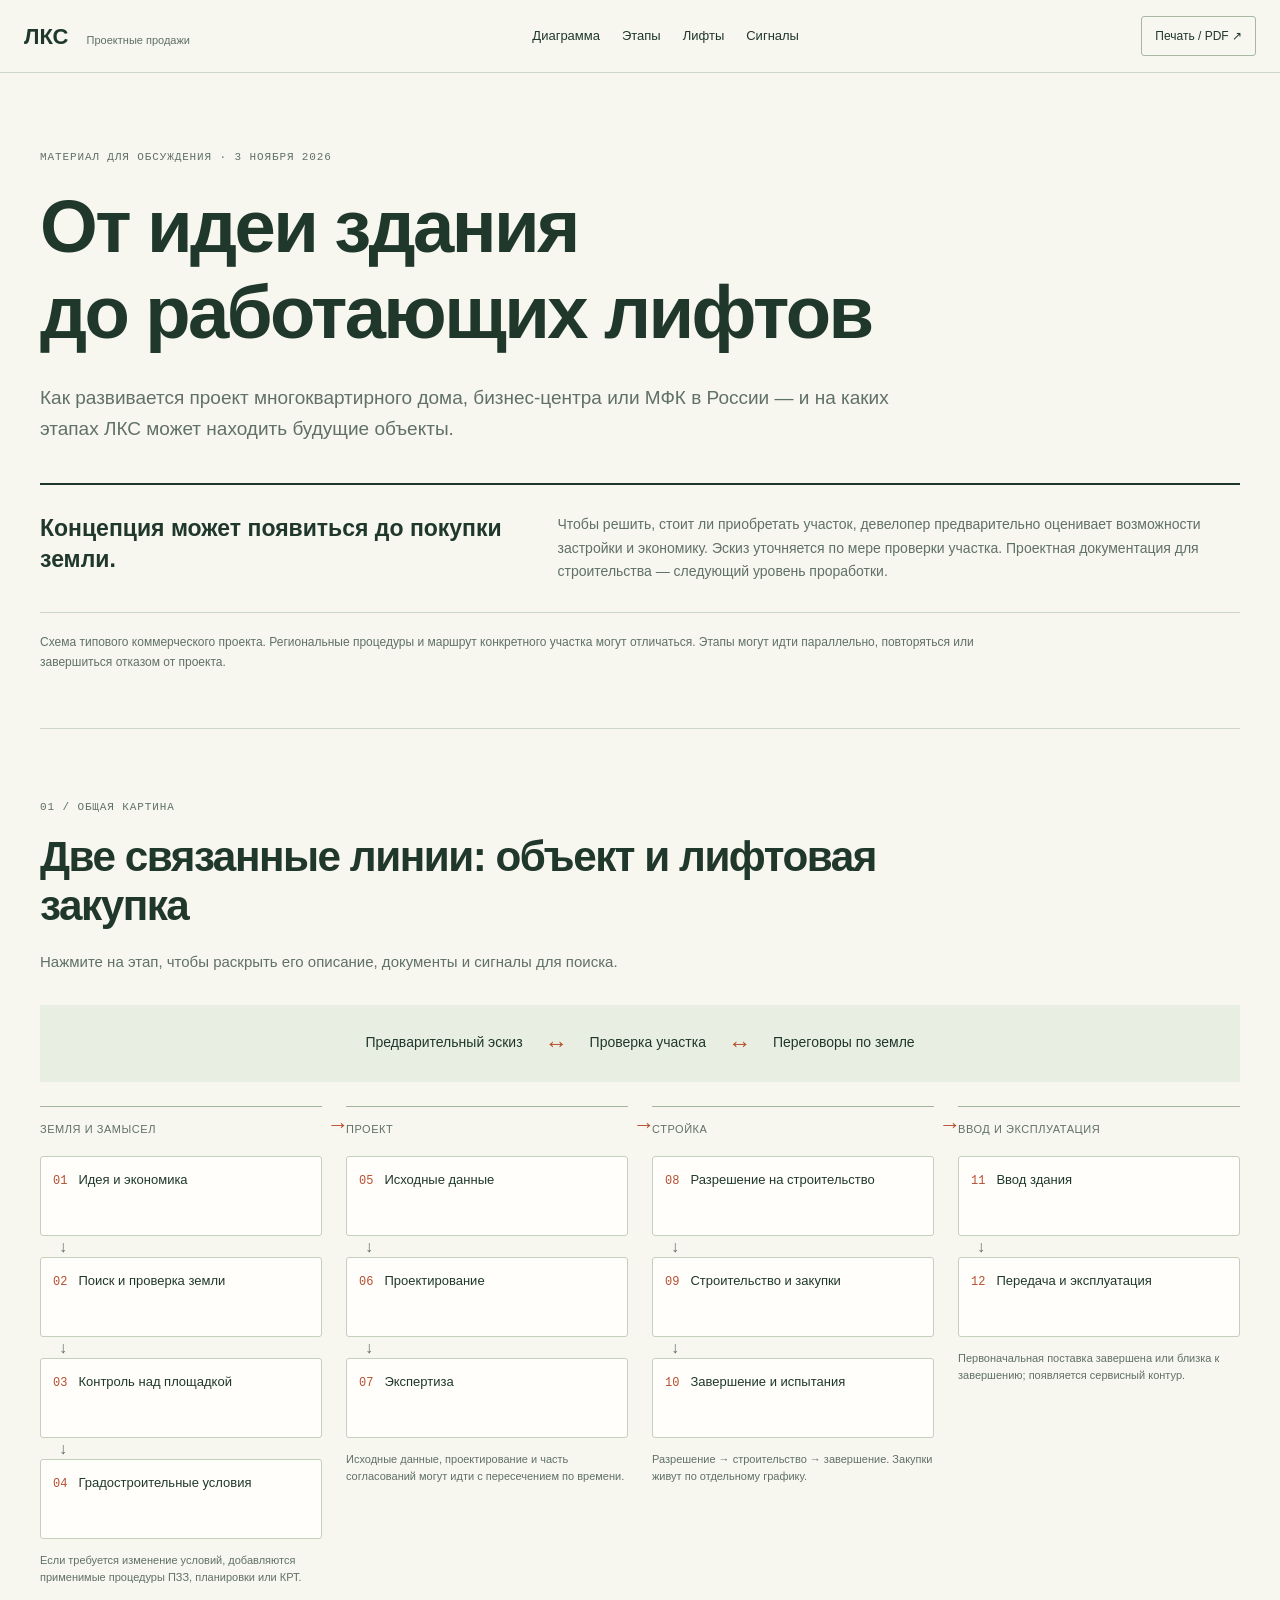
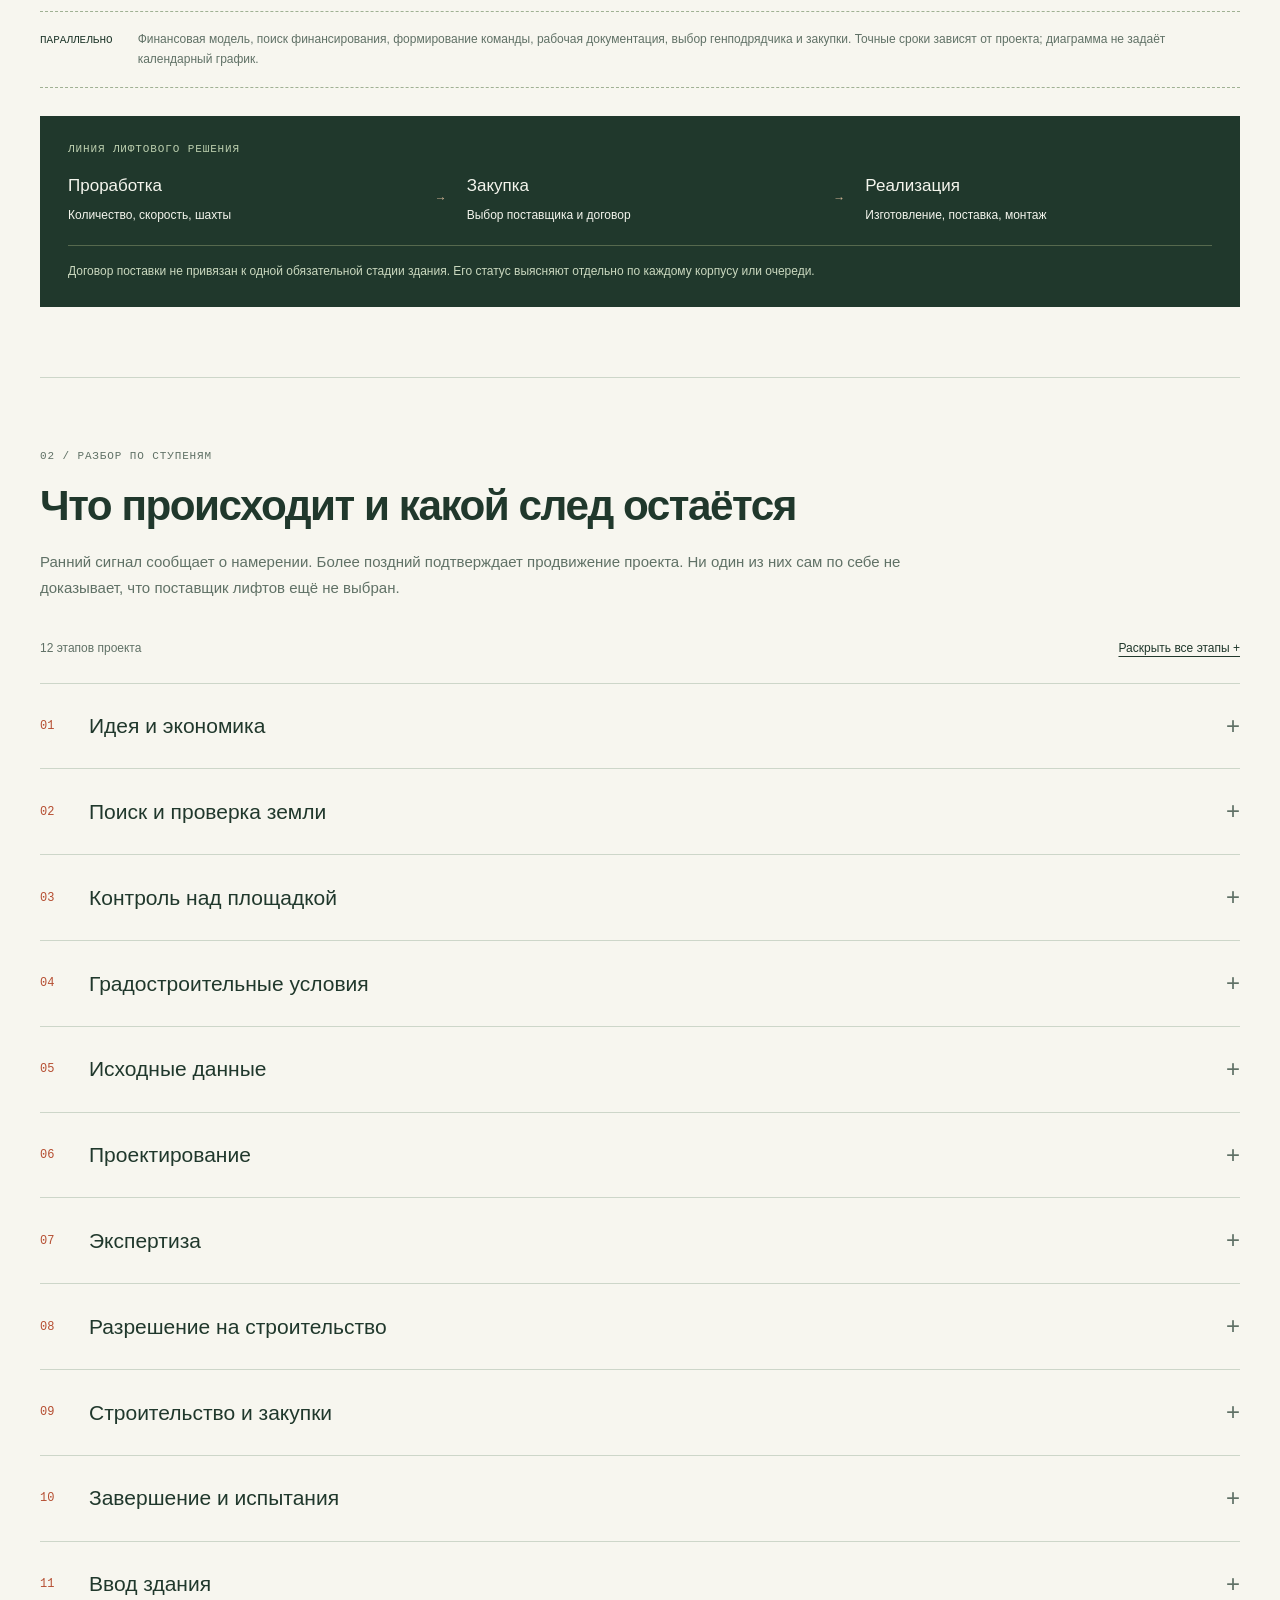
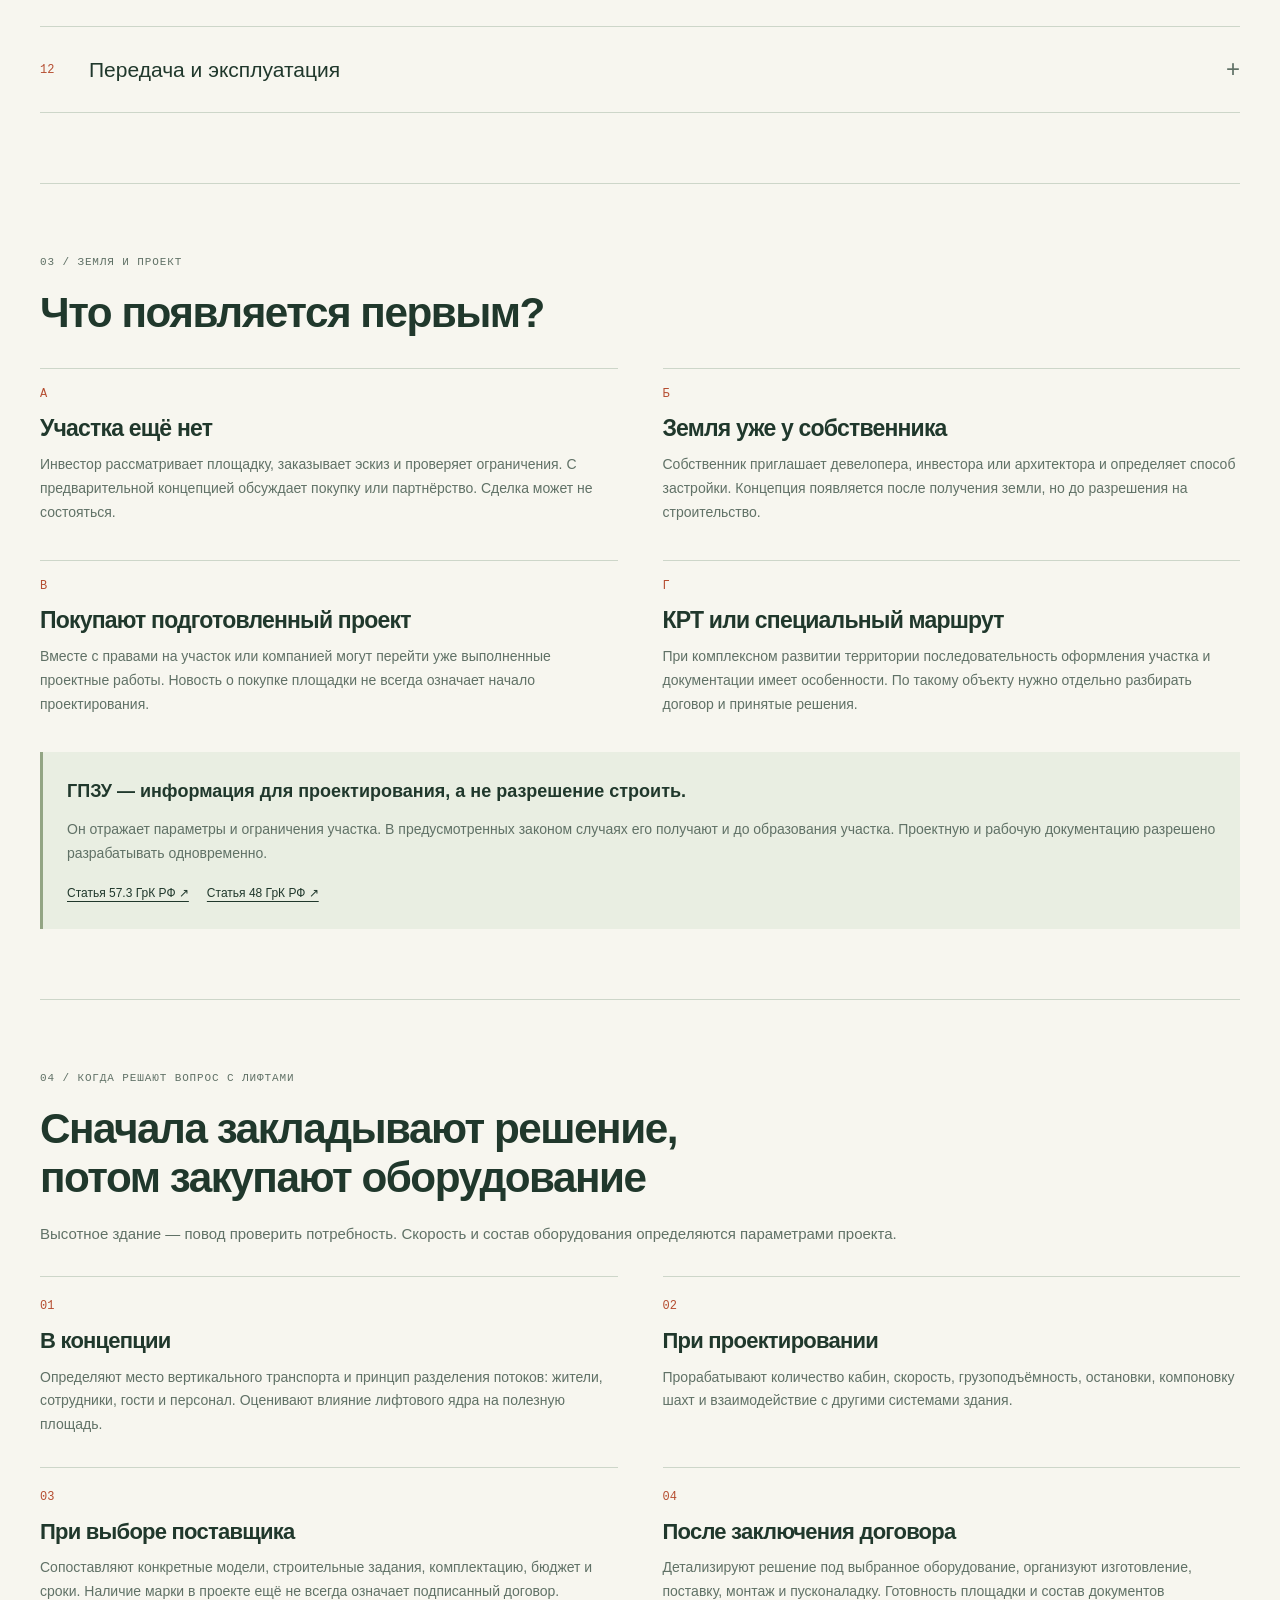
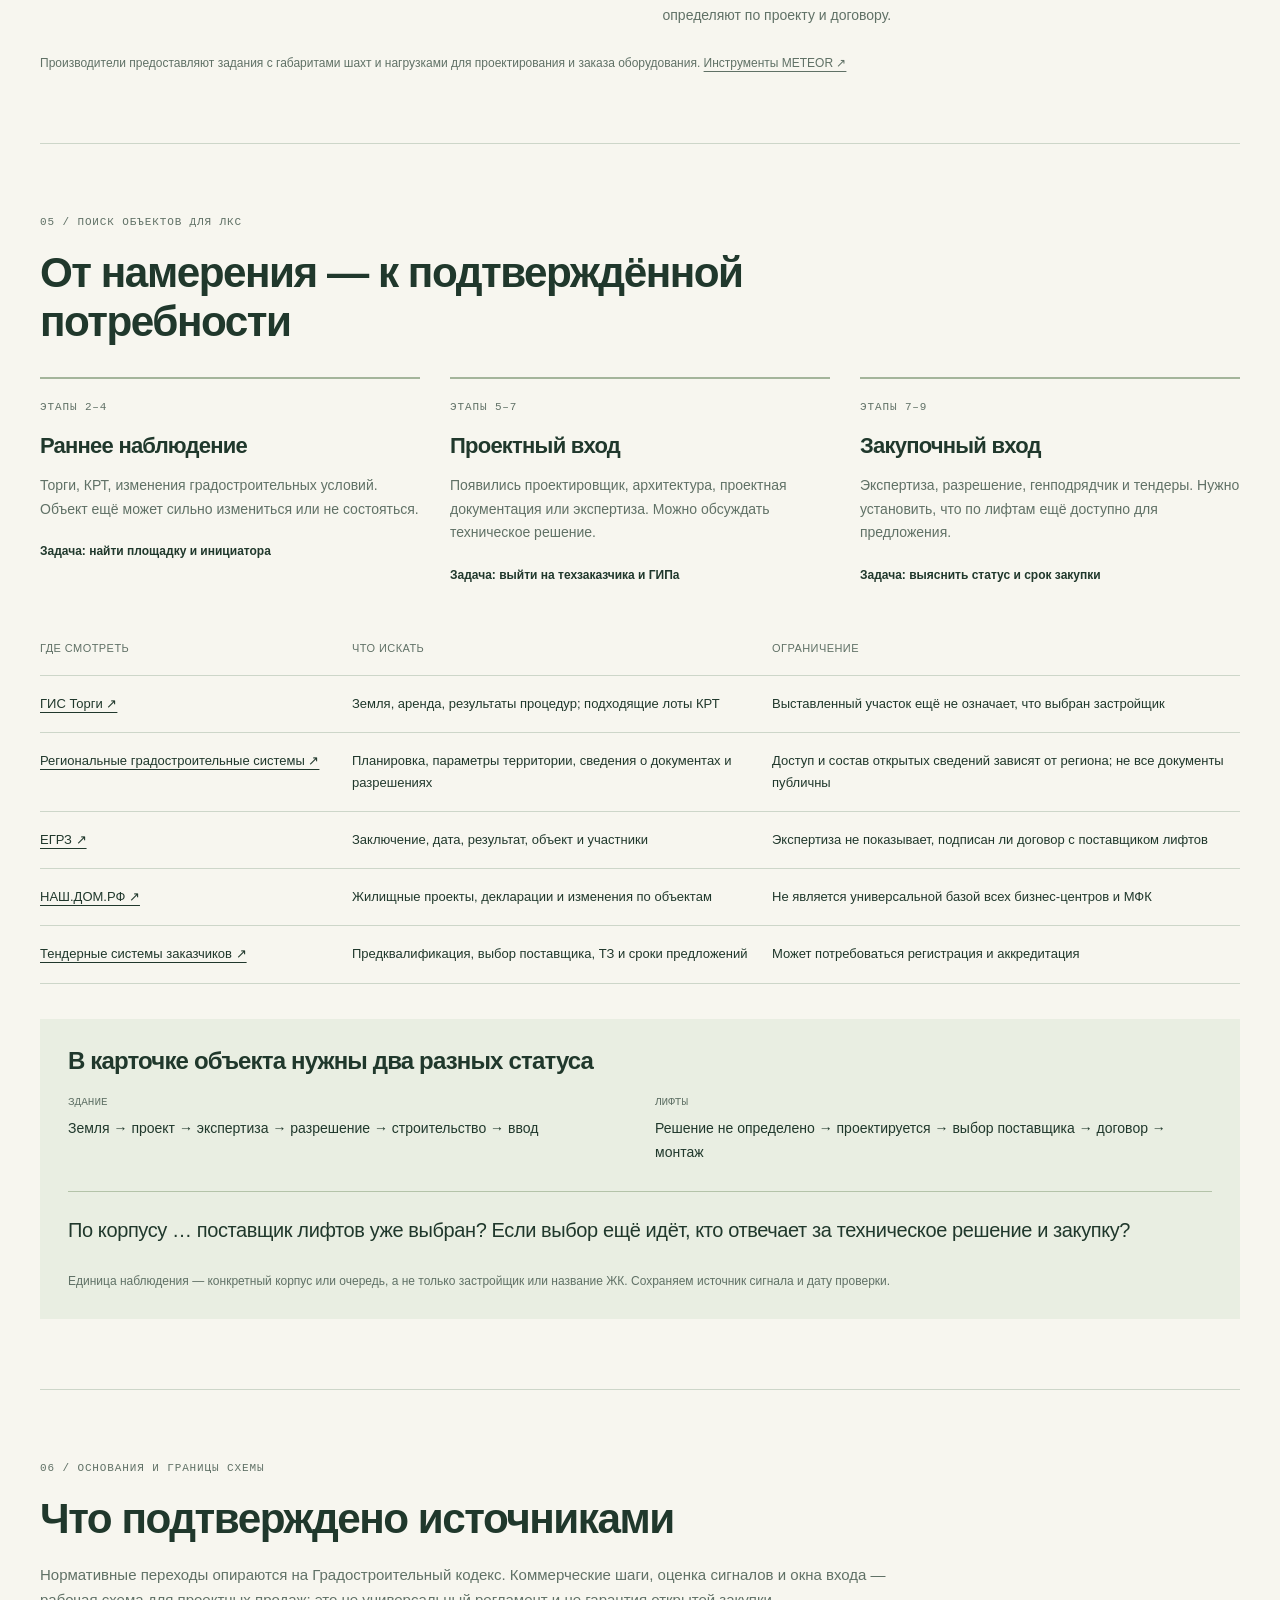
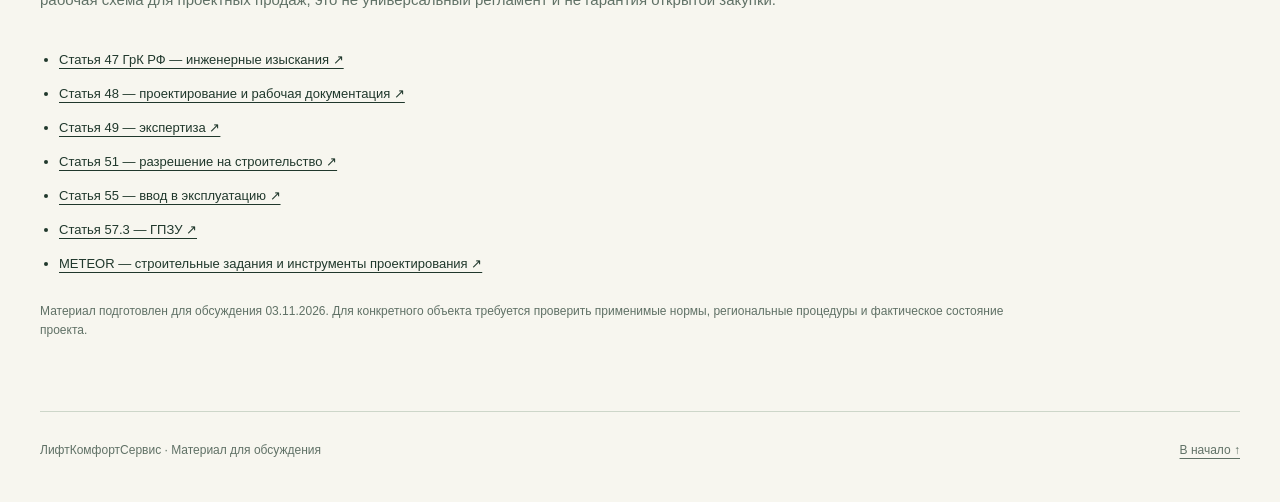
==== docs/construction-roadmap.html @ 2dd73966 "Add construction lifecycle and outreach discussion page" ====
<!doctype html>
<html lang="ru"><head><meta charset="utf-8"><meta name="viewport" content="width=device-width,initial-scale=1"><meta name="robots" content="noindex,nofollow"><title>От идеи до ввода здания — этапы и сигналы для ЛКС</title><link rel="stylesheet" href="construction-roadmap.css?v=1"><script defer src="construction-roadmap.js?v=1"></script></head>
<body><header class="topbar"><a class="brand" href="#top">ЛКС <span>Проектные продажи</span></a><nav aria-label="Разделы"><a href="#roadmap">Диаграмма</a><a href="#stages">Этапы</a><a href="#elevators">Лифты</a><a href="#signals">Сигналы</a></nav><button class="print-button" type="button" id="print-page">Печать / PDF ↗</button></header>
<main id="top"><section class="intro"><p class="eyebrow">Материал для обсуждения · 3 ноября 2026</p><h1>От идеи здания<br>до работающих лифтов</h1><p class="lead">Как развивается проект многоквартирного дома, бизнес-центра или МФК в России — и на каких этапах ЛКС может находить будущие объекты.</p><div class="intro-answer"><strong>Концепция может появиться до покупки земли.</strong><p>Чтобы решить, стоит ли приобретать участок, девелопер предварительно оценивает возможности застройки и экономику. Эскиз уточняется по мере проверки участка. Проектная документация для строительства — следующий уровень проработки.</p></div><p class="caption">Схема типового коммерческого проекта. Региональные процедуры и маршрут конкретного участка могут отличаться. Этапы могут идти параллельно, повторяться или завершиться отказом от проекта.</p></section>
<section id="roadmap"><div class="section-heading"><p class="eyebrow">01 / Общая картина</p><h2>Две связанные линии: объект и лифтовая закупка</h2><p>Нажмите на этап, чтобы раскрыть его описание, документы и сигналы для поиска.</p></div><div class="concept-loop" aria-label="Ранние процессы идут параллельно"><span>Предварительный эскиз</span><b aria-hidden="true">↔</b><span>Проверка участка</span><b aria-hidden="true">↔</b><span>Переговоры по земле</span></div><div class="roadmap" id="roadmap-grid" aria-label="Диаграмма этапов девелоперского проекта"></div><div class="parallel-track"><span class="track-label">Параллельно</span><p>Финансовая модель, поиск финансирования, формирование команды, рабочая документация, выбор генподрядчика и закупки. Точные сроки зависят от проекта; диаграмма не задаёт календарный график.</p></div><div class="lift-track"><p class="eyebrow">Линия лифтового решения</p><div class="lift-track-steps"><span><b>Проработка</b>Количество, скорость, шахты</span><i aria-hidden="true">→</i><span><b>Закупка</b>Выбор поставщика и договор</span><i aria-hidden="true">→</i><span><b>Реализация</b>Изготовление, поставка, монтаж</span></div><p>Договор поставки не привязан к одной обязательной стадии здания. Его статус выясняют отдельно по каждому корпусу или очереди.</p></div></section>
<section id="stages"><div class="section-heading"><p class="eyebrow">02 / Разбор по ступеням</p><h2>Что происходит и какой след остаётся</h2><p>Ранний сигнал сообщает о намерении. Более поздний подтверждает продвижение проекта. Ни один из них сам по себе не доказывает, что поставщик лифтов ещё не выбран.</p></div><div class="stage-toolbar"><span>12 этапов проекта</span><button type="button" id="expand-all" aria-expanded="false">Раскрыть все этапы +</button></div><div id="stage-list"></div></section>
<section class="land-section" id="land"><div class="section-heading"><p class="eyebrow">03 / Земля и проект</p><h2>Что появляется первым?</h2></div><div class="scenario-grid"><article><span>А</span><h3>Участка ещё нет</h3><p>Инвестор рассматривает площадку, заказывает эскиз и проверяет ограничения. С предварительной концепцией обсуждает покупку или партнёрство. Сделка может не состояться.</p></article><article><span>Б</span><h3>Земля уже у собственника</h3><p>Собственник приглашает девелопера, инвестора или архитектора и определяет способ застройки. Концепция появляется после получения земли, но до разрешения на строительство.</p></article><article><span>В</span><h3>Покупают подготовленный проект</h3><p>Вместе с правами на участок или компанией могут перейти уже выполненные проектные работы. Новость о покупке площадки не всегда означает начало проектирования.</p></article><article><span>Г</span><h3>КРТ или специальный маршрут</h3><p>При комплексном развитии территории последовательность оформления участка и документации имеет особенности. По такому объекту нужно отдельно разбирать договор и принятые решения.</p></article></div><div class="source-note"><strong>ГПЗУ — информация для проектирования, а не разрешение строить.</strong><p>Он отражает параметры и ограничения участка. В предусмотренных законом случаях его получают и до образования участка. Проектную и рабочую документацию разрешено разрабатывать одновременно.</p><a href="https://www.consultant.ru/document/cons_doc_LAW_51040/fb76ce1fdb5356574b298a9dcdafcfc8fc6c937b/" target="_blank" rel="noopener">Статья 57.3 ГрК РФ ↗</a><a href="https://www.consultant.ru/document/cons_doc_LAW_51040/b884020ea7453099ba8bc9ca021b84982cadea7d/" target="_blank" rel="noopener">Статья 48 ГрК РФ ↗</a></div></section>
<section id="elevators"><div class="section-heading"><p class="eyebrow">04 / Когда решают вопрос с лифтами</p><h2>Сначала закладывают решение,<br>потом закупают оборудование</h2><p>Высотное здание — повод проверить потребность. Скорость и состав оборудования определяются параметрами проекта.</p></div><ol class="elevator-stages"><li><h3>В концепции</h3><p>Определяют место вертикального транспорта и принцип разделения потоков: жители, сотрудники, гости и персонал. Оценивают влияние лифтового ядра на полезную площадь.</p></li><li><h3>При проектировании</h3><p>Прорабатывают количество кабин, скорость, грузоподъёмность, остановки, компоновку шахт и взаимодействие с другими системами здания.</p></li><li><h3>При выборе поставщика</h3><p>Сопоставляют конкретные модели, строительные задания, комплектацию, бюджет и сроки. Наличие марки в проекте ещё не всегда означает подписанный договор.</p></li><li><h3>После заключения договора</h3><p>Детализируют решение под выбранное оборудование, организуют изготовление, поставку, монтаж и пусконаладку. Готовность площадки и состав документов определяют по проекту и договору.</p></li></ol><p class="source-line">Производители предоставляют задания с габаритами шахт и нагрузками для проектирования и заказа оборудования. <a href="https://meteor.ru/equipment/onlinetools/" target="_blank" rel="noopener">Инструменты METEOR ↗</a></p></section>
<section id="signals"><div class="section-heading"><p class="eyebrow">05 / Поиск объектов для ЛКС</p><h2>От намерения — к подтверждённой потребности</h2></div><div class="signal-tiers"><article><p class="eyebrow">Этапы 2–4</p><h3>Раннее наблюдение</h3><p>Торги, КРТ, изменения градостроительных условий. Объект ещё может сильно измениться или не состояться.</p><strong>Задача: найти площадку и инициатора</strong></article><article><p class="eyebrow">Этапы 5–7</p><h3>Проектный вход</h3><p>Появились проектировщик, архитектура, проектная документация или экспертиза. Можно обсуждать техническое решение.</p><strong>Задача: выйти на техзаказчика и ГИПа</strong></article><article><p class="eyebrow">Этапы 7–9</p><h3>Закупочный вход</h3><p>Экспертиза, разрешение, генподрядчик и тендеры. Нужно установить, что по лифтам ещё доступно для предложения.</p><strong>Задача: выяснить статус и срок закупки</strong></article></div><div class="registry-table"><table><thead><tr><th>Где смотреть</th><th>Что искать</th><th>Ограничение</th></tr></thead><tbody><tr><td><a href="https://torgi.gov.ru/new/public" target="_blank" rel="noopener">ГИС Торги ↗</a></td><td>Земля, аренда, результаты процедур; подходящие лоты КРТ</td><td>Выставленный участок ещё не означает, что выбран застройщик</td></tr><tr><td><a href="https://gisogd.mos.ru/request-document" target="_blank" rel="noopener">Региональные градостроительные системы ↗</a></td><td>Планировка, параметры территории, сведения о документах и разрешениях</td><td>Доступ и состав открытых сведений зависят от региона; не все документы публичны</td></tr><tr><td><a href="https://egrz.ru/organisation/reestr-advance/latest" target="_blank" rel="noopener">ЕГРЗ ↗</a></td><td>Заключение, дата, результат, объект и участники</td><td>Экспертиза не показывает, подписан ли договор с поставщиком лифтов</td></tr><tr><td><a href="https://наш.дом.рф/" target="_blank" rel="noopener">НАШ.ДОМ.РФ ↗</a></td><td>Жилищные проекты, декларации и изменения по объектам</td><td>Не является универсальной базой всех бизнес-центров и МФК</td></tr><tr><td><a href="https://tender.sminex.com/" target="_blank" rel="noopener">Тендерные системы заказчиков ↗</a></td><td>Предквалификация, выбор поставщика, ТЗ и сроки предложений</td><td>Может потребоваться регистрация и аккредитация</td></tr></tbody></table></div><div class="qualification"><h3>В карточке объекта нужны два разных статуса</h3><div class="qualification-columns"><div><span>Здание</span><p>Земля → проект → экспертиза → разрешение → строительство → ввод</p></div><div><span>Лифты</span><p>Решение не определено → проектируется → выбор поставщика → договор → монтаж</p></div></div><blockquote>По корпусу … поставщик лифтов уже выбран? Если выбор ещё идёт, кто отвечает за техническое решение и закупку?</blockquote><p>Единица наблюдения — конкретный корпус или очередь, а не только застройщик или название ЖК. Сохраняем источник сигнала и дату проверки.</p></div></section>
<section id="sources"><div class="section-heading"><p class="eyebrow">06 / Основания и границы схемы</p><h2>Что подтверждено источниками</h2><p>Нормативные переходы опираются на Градостроительный кодекс. Коммерческие шаги, оценка сигналов и окна входа — рабочая схема для проектных продаж; это не универсальный регламент и не гарантия открытой закупки.</p></div><ul class="sources-list"><li><a href="https://www.consultant.ru/document/cons_doc_LAW_51040/f651879e0acd4680a6fdc29f983536624055cbcc/" target="_blank" rel="noopener">Статья 47 ГрК РФ — инженерные изыскания ↗</a></li><li><a href="https://www.consultant.ru/document/cons_doc_LAW_51040/b884020ea7453099ba8bc9ca021b84982cadea7d/" target="_blank" rel="noopener">Статья 48 — проектирование и рабочая документация ↗</a></li><li><a href="https://www.consultant.ru/document/cons_doc_LAW_51040/4ca003dd6b793db91e6027babe790a482edd9b7e/" target="_blank" rel="noopener">Статья 49 — экспертиза ↗</a></li><li><a href="https://www.consultant.ru/document/cons_doc_LAW_51040/570afc6feff03328459242886307d6aebe1ccb6b/" target="_blank" rel="noopener">Статья 51 — разрешение на строительство ↗</a></li><li><a href="https://www.consultant.ru/document/cons_doc_LAW_51040/935a657a2b5f7c7a6436cb756694bb2d649c7a00/" target="_blank" rel="noopener">Статья 55 — ввод в эксплуатацию ↗</a></li><li><a href="https://www.consultant.ru/document/cons_doc_LAW_51040/fb76ce1fdb5356574b298a9dcdafcfc8fc6c937b/" target="_blank" rel="noopener">Статья 57.3 — ГПЗУ ↗</a></li><li><a href="https://meteor.ru/equipment/onlinetools/" target="_blank" rel="noopener">METEOR — строительные задания и инструменты проектирования ↗</a></li></ul><p class="caption">Материал подготовлен для обсуждения 03.11.2026. Для конкретного объекта требуется проверить применимые нормы, региональные процедуры и фактическое состояние проекта.</p></section></main><footer><span>ЛифтКомфортСервис · Материал для обсуждения</span><a href="#top">В начало ↑</a></footer></body></html>
---- docs/construction-roadmap.css ----
:root{--ink:#20382c;--muted:#607166;--paper:#f7f6ef;--line:#cdd6c9;--tint:#e9eee2;--orange:#b54d30;scroll-behavior:smooth;scroll-padding-top:90px;font-family:Segoe UI,Arial,sans-serif;color:var(--ink);background:var(--paper)}*{box-sizing:border-box}body{margin:0;line-height:1.7}button,a{-webkit-tap-highlight-color:transparent}button{font:inherit;cursor:pointer}a{color:inherit;text-underline-offset:4px}button:focus-visible,a:focus-visible,summary:focus-visible{outline:3px solid var(--orange);outline-offset:4px}h1,h2,h3,p{margin:0}h1,h2,h3{font-weight:550;letter-spacing:-.035em;line-height:1.16}h1{font-size:clamp(42px,5.8vw,78px)}h2{font-size:clamp(29px,3.3vw,43px)}h3{font-size:22px}.topbar{position:sticky;top:0;z-index:10;display:flex;align-items:center;justify-content:space-between;gap:24px;padding:16px max(24px,calc((100vw - 1260px)/2));background:#f7f6eff5;backdrop-filter:blur(10px);border-bottom:1px solid var(--line)}.brand{font-size:22px;font-weight:650;text-decoration:none;white-space:nowrap}.brand span{font-size:11px;font-weight:400;margin-left:12px;color:var(--muted)}nav{display:flex;gap:22px;font-size:13px}nav a{text-decoration:none}nav a:hover{text-decoration:underline}.print-button{font-size:12px;background:transparent;color:var(--ink);padding:9px 13px;border:1px solid #a8b8a0;border-radius:3px;white-space:nowrap}main{max-width:1260px;margin:auto;padding:0 30px}section{padding:70px 0;border-bottom:1px solid var(--line);scroll-margin-top:10px}.intro{padding:76px 0 55px}.eyebrow{font:11px/1.5 Consolas,monospace;text-transform:uppercase;letter-spacing:.08em;color:var(--muted);margin-bottom:18px}.lead{font-size:19px;line-height:1.65;max-width:850px;margin-top:26px;color:var(--muted)}.intro-answer{display:grid;grid-template-columns:.9fr 1.3fr;gap:45px;margin-top:38px;padding:28px 0;border-top:2px solid var(--ink);border-bottom:1px solid var(--line)}.intro-answer strong{font-size:23px;line-height:1.35;font-weight:550}.intro-answer p{font-size:14px;color:var(--muted)}.caption{font-size:12px;line-height:1.65;color:var(--muted);max-width:1000px;margin-top:20px}.section-heading{max-width:900px;margin-bottom:30px}.section-heading>p:not(.eyebrow){font-size:15px;color:var(--muted);margin-top:18px}.concept-loop{display:flex;align-items:center;justify-content:center;gap:22px;padding:19px;background:var(--tint);margin-bottom:24px;font-size:14px}.concept-loop b{font-weight:400;color:var(--orange);font-size:23px}.roadmap{display:grid;grid-template-columns:repeat(4,minmax(0,1fr));gap:24px}.phase{min-width:0;position:relative}.phase+.phase:before{content:'→';position:absolute;left:-19px;top:0;color:var(--orange);font-size:22px}.phase-label{font-size:11px;letter-spacing:.05em;text-transform:uppercase;color:var(--muted);margin-bottom:17px;border-top:1px solid #a4b59b;padding-top:13px}.phase-list{display:grid;gap:10px}.stage-link{display:flex;align-items:flex-start;gap:11px;width:100%;background:#fffefa;border:1px solid #c4d0bc;border-radius:3px;padding:14px 12px;text-align:left;min-height:80px;color:var(--ink);line-height:1.45;font-size:13px}.stage-link:hover,.stage-link[aria-current=step]{border-color:var(--orange);background:#f0e8dc}.stage-number{font:12px/1.7 Consolas,monospace;color:var(--orange);flex-shrink:0}.phase-note{font-size:11px;color:var(--muted);line-height:1.6;margin-top:13px}.parallel-track{margin-top:24px;border-top:1px dashed #a0b194;border-bottom:1px dashed #a0b194;padding:17px 0;display:flex;gap:25px;align-items:start;font-size:12px;color:var(--muted)}.track-label{font:11px Consolas,monospace;text-transform:uppercase;color:var(--ink);padding-top:5px;flex-shrink:0}.lift-track{margin-top:28px;background:var(--ink);color:#f4f5ed;padding:25px 28px}.lift-track .eyebrow{color:#bbceae;margin-bottom:15px}.lift-track-steps{display:flex;gap:20px;align-items:center;justify-content:space-between;font-size:12px}.lift-track-steps span{flex:1}.lift-track-steps b{display:block;font-size:17px;font-weight:500;margin-bottom:4px}.lift-track-steps i{font-style:normal;color:#d4b598}.lift-track>p:last-child{font-size:12px;color:#cad8bf;margin-top:20px;border-top:1px solid #56694e;padding-top:15px}.stage-toolbar{display:flex;align-items:center;justify-content:space-between;font-size:12px;color:var(--muted);margin-bottom:16px}.stage-toolbar button{color:var(--ink);background:none;border:0;padding:8px 0;text-decoration:underline;text-underline-offset:4px}.stage-detail{border-top:1px solid var(--line);scroll-margin-top:95px}.stage-detail:last-child{border-bottom:1px solid var(--line)}.stage-detail summary{list-style:none;display:grid;grid-template-columns:35px 1fr auto;gap:14px;align-items:center;padding:22px 0;cursor:pointer}.stage-detail summary::-webkit-details-marker{display:none}.stage-detail summary span:first-child{font:12px Consolas,monospace;color:var(--orange)}.stage-detail summary strong{font-size:21px;font-weight:500;line-height:1.3}.stage-detail summary i{font-style:normal;font-size:24px;color:var(--muted)}.stage-detail[open] summary i{transform:rotate(45deg)}.stage-body{padding:0 0 30px 49px}.stage-body>.action{font-size:16px;max-width:1000px;margin-bottom:24px}.stage-facts{display:grid;grid-template-columns:1fr 1fr;gap:22px 40px}.stage-facts h4{font-size:11px;font-weight:500;text-transform:uppercase;letter-spacing:.05em;color:var(--muted);margin:0 0 8px}.stage-facts p{font-size:14px;line-height:1.7}.stage-facts ul{font-size:14px;margin:0;padding-left:19px}.stage-question{border-left:3px solid var(--orange);padding:12px 18px;margin-top:23px;background:#ecefe4}.stage-question span{display:block;font-size:10px;text-transform:uppercase;letter-spacing:.06em;color:var(--muted);margin-bottom:5px}.stage-question p{font-size:14px}.stage-source{display:inline-block;font-size:11px;margin-top:18px;color:var(--muted)}.scenario-grid{display:grid;grid-template-columns:1fr 1fr;gap:35px 45px}.scenario-grid article{border-top:1px solid var(--line);padding-top:18px}.scenario-grid article>span{font:12px Consolas,monospace;color:var(--orange);display:block;margin-bottom:14px}.scenario-grid h3{font-size:23px;margin-bottom:12px}.scenario-grid p{font-size:14px;color:var(--muted)}.source-note{margin-top:35px;padding:24px;background:var(--tint);border-left:3px solid #93a584}.source-note strong{font-size:18px;font-weight:550}.source-note p{font-size:14px;color:var(--muted);margin:12px 0}.source-note a{font-size:12px;margin-right:18px}.elevator-stages{list-style:none;counter-reset:lift;display:grid;grid-template-columns:1fr 1fr;padding:0;margin:0;gap:30px 45px}.elevator-stages li{counter-increment:lift;padding:22px 0 0;border-top:1px solid var(--line)}.elevator-stages li:before{content:'0' counter(lift);display:block;font:12px Consolas,monospace;color:var(--orange);margin-bottom:15px}.elevator-stages h3{margin-bottom:12px}.elevator-stages p{font-size:14px;color:var(--muted)}.source-line{font-size:12px;margin-top:25px;color:var(--muted)}.signal-tiers{display:grid;grid-template-columns:repeat(3,minmax(0,1fr));gap:30px}.signal-tiers article{border-top:2px solid #a4b59b;padding-top:20px}.signal-tiers h3{margin-bottom:15px}.signal-tiers article>p:not(.eyebrow){font-size:14px;color:var(--muted);margin-bottom:15px}.signal-tiers strong{font-size:12px;font-weight:550}.registry-table{overflow:auto;margin-top:35px}table{border-collapse:collapse;width:100%;font-size:13px;min-width:660px}th,td{padding:17px 16px 17px 0;text-align:left;vertical-align:top;border-bottom:1px solid var(--line)}th{font-size:11px;text-transform:uppercase;color:var(--muted);font-weight:500;letter-spacing:.04em}td:first-child{width:26%}td:nth-child(2){width:35%}.qualification{padding:28px;background:var(--tint);margin-top:35px}.qualification h3{font-size:24px;margin-bottom:22px}.qualification-columns{display:grid;grid-template-columns:1fr 1fr;gap:30px}.qualification-columns span{font:11px Consolas,monospace;text-transform:uppercase;color:var(--muted);display:block;margin-bottom:9px}.qualification-columns p{font-size:14px}.qualification blockquote{font-size:20px;line-height:1.5;margin:26px 0;padding-top:23px;border-top:1px solid #b4c3a9;font-weight:500;letter-spacing:-.02em}.qualification>p{font-size:12px;color:var(--muted)}.sources-list{padding-left:19px;margin:0}.sources-list li{padding:6px 0;font-size:13px}footer{max-width:1260px;margin:auto;padding:28px 30px 40px;display:flex;justify-content:space-between;gap:25px;font-size:12px;color:var(--muted)}
@media(max-width:900px){.topbar{padding:14px 22px}.brand span{display:none}nav{gap:15px}.roadmap{grid-template-columns:1fr 1fr;gap:30px}.phase:nth-child(3):before{content:none}.signal-tiers{gap:20px}.stage-facts{gap:22px}.intro-answer{gap:25px}}
@media(max-width:600px){:root{scroll-padding-top:105px}.topbar{flex-wrap:wrap;padding:11px 18px;gap:8px}.brand{font-size:20px}.print-button{margin-left:auto;font-size:11px;padding:7px 10px}nav{order:3;width:100%;justify-content:space-between;gap:8px;font-size:12px}main{padding:0 20px}.intro{padding-top:42px}section{padding:45px 0}.lead{font-size:16px;margin-top:20px}.intro-answer{grid-template-columns:1fr;gap:14px;padding:22px 0;margin-top:28px}.intro-answer strong{font-size:22px}.concept-loop{flex-wrap:wrap;gap:7px 10px;padding:15px;font-size:12px}.concept-loop b{font-size:18px}.roadmap{gap:25px 14px}.phase+.phase:before{content:none}.phase-label{font-size:10px}.stage-link{padding:12px 9px;font-size:12px;min-height:86px;gap:8px}.phase-note{font-size:11px}.parallel-track{display:block}.track-label{display:block;margin-bottom:9px}.lift-track{padding:22px 19px}.lift-track-steps{display:grid;grid-template-columns:1fr;gap:10px}.lift-track-steps i{transform:rotate(90deg);justify-self:start}.stage-detail summary{grid-template-columns:24px 1fr auto;gap:9px;padding:19px 0}.stage-detail summary strong{font-size:18px}.stage-body{padding-left:0}.stage-facts{grid-template-columns:1fr;gap:20px}.stage-body>.action{font-size:15px}.stage-detail{scroll-margin-top:105px}.scenario-grid,.elevator-stages,.signal-tiers,.qualification-columns{grid-template-columns:1fr;gap:25px}.qualification{padding:23px 19px}.qualification h3{font-size:22px}.qualification blockquote{font-size:18px}.source-note{padding:20px}.source-note a{display:block;margin:8px 0 0}.stage-toolbar{gap:15px}.stage-toolbar span{font-size:11px}footer{padding:25px 20px;flex-direction:column;gap:12px}}
@media(prefers-reduced-motion:reduce){:root{scroll-behavior:auto}}
@media print{*{box-shadow:none!important}body{background:white;color:#111;font-size:11pt}.topbar{position:static;padding:0 0 15px;background:none}.topbar nav,.print-button,.stage-toolbar{display:none}main{max-width:none;padding:0}section{padding:25px 0;break-inside:auto}.intro{padding-top:15px}h1{font-size:34pt}h2{font-size:23pt}h3{font-size:16pt}.roadmap{grid-template-columns:repeat(4,minmax(0,1fr));gap:15px}.stage-link{min-height:60px;font-size:9pt;padding:10px}.stage-detail{break-inside:avoid}.stage-detail summary{padding:16px 0}.stage-detail summary i{display:none}.stage-body{padding-left:0}.stage-facts{gap:16px}.lift-track{background:#edf0e8;color:#111}.lift-track .eyebrow,.lift-track>p:last-child{color:#333}.registry-table{overflow:visible}table{min-width:0}a{color:inherit}footer{padding:20px 0}@page{margin:16mm}}

.phase-list{gap:21px}.stage-link{position:relative}.stage-link:not(:last-child):after{content:"↓";position:absolute;bottom:-22px;left:18px;font-size:16px;line-height:20px;color:var(--muted)}
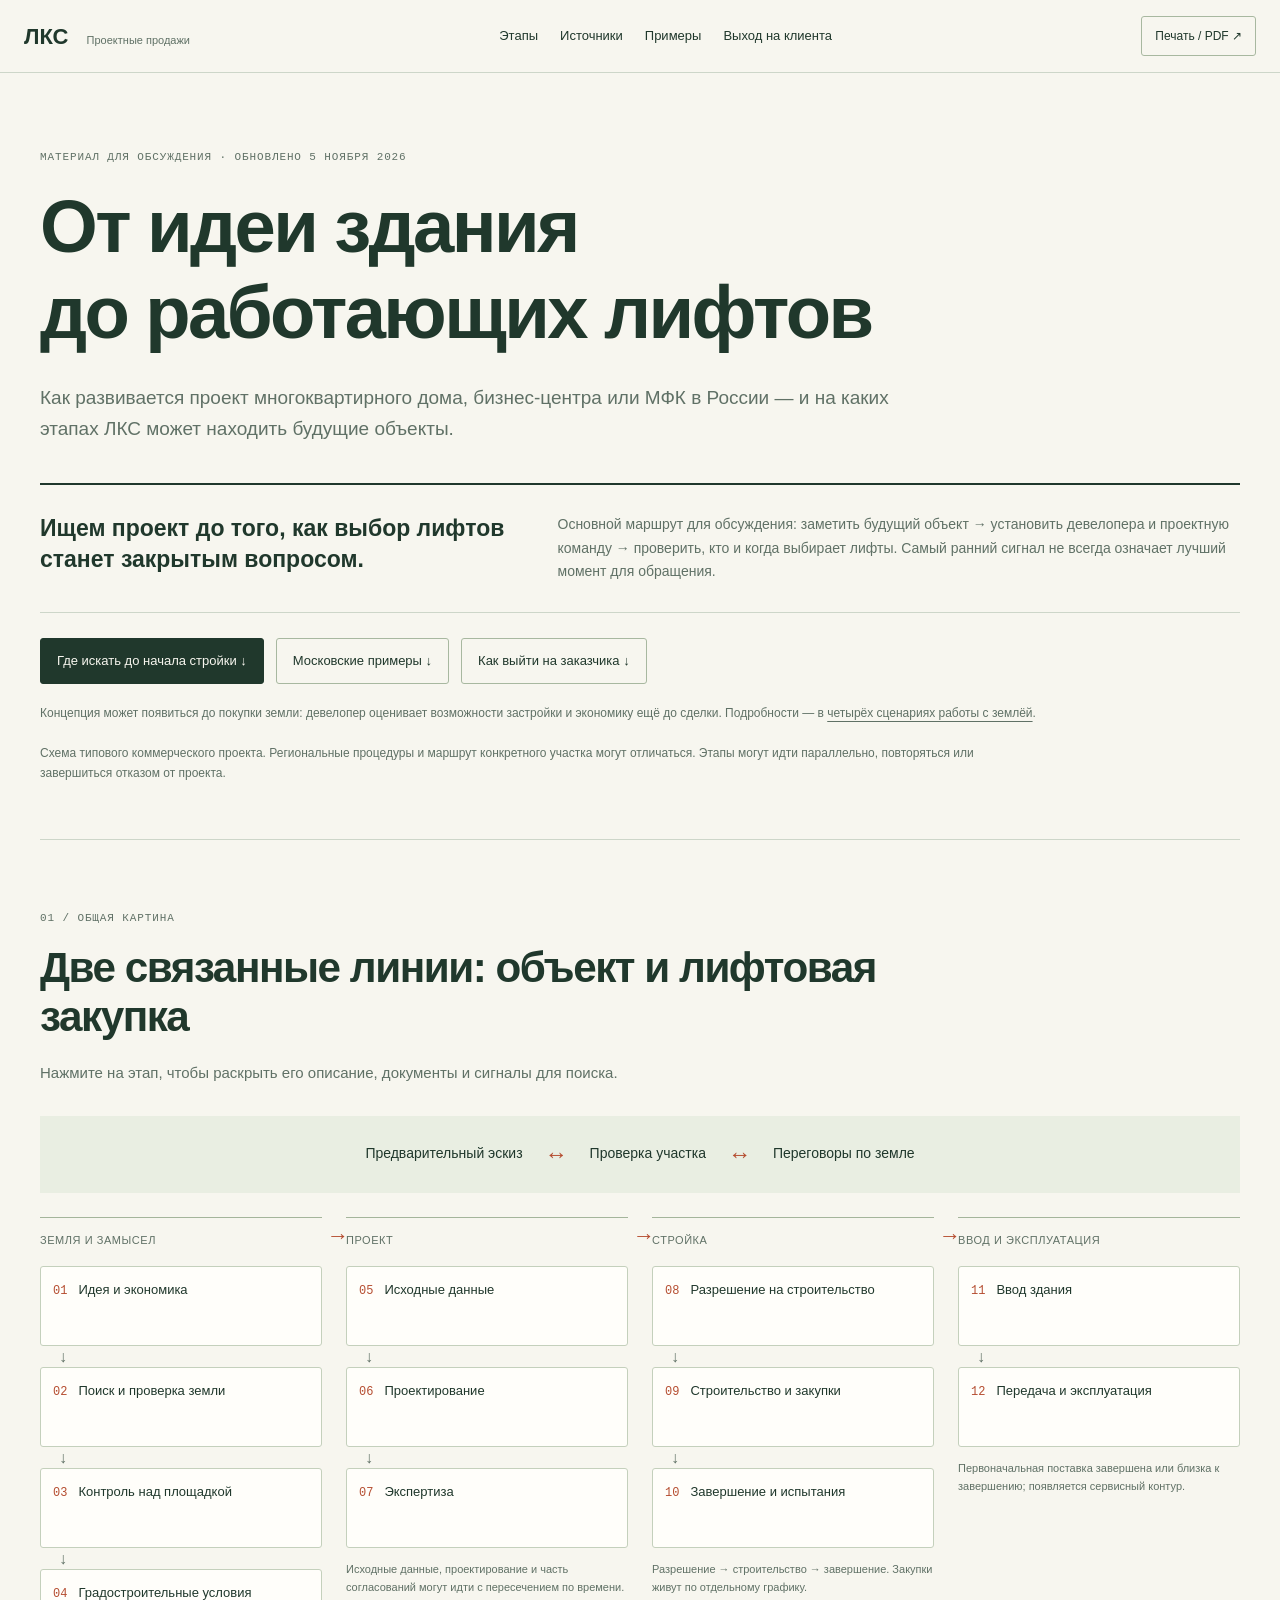
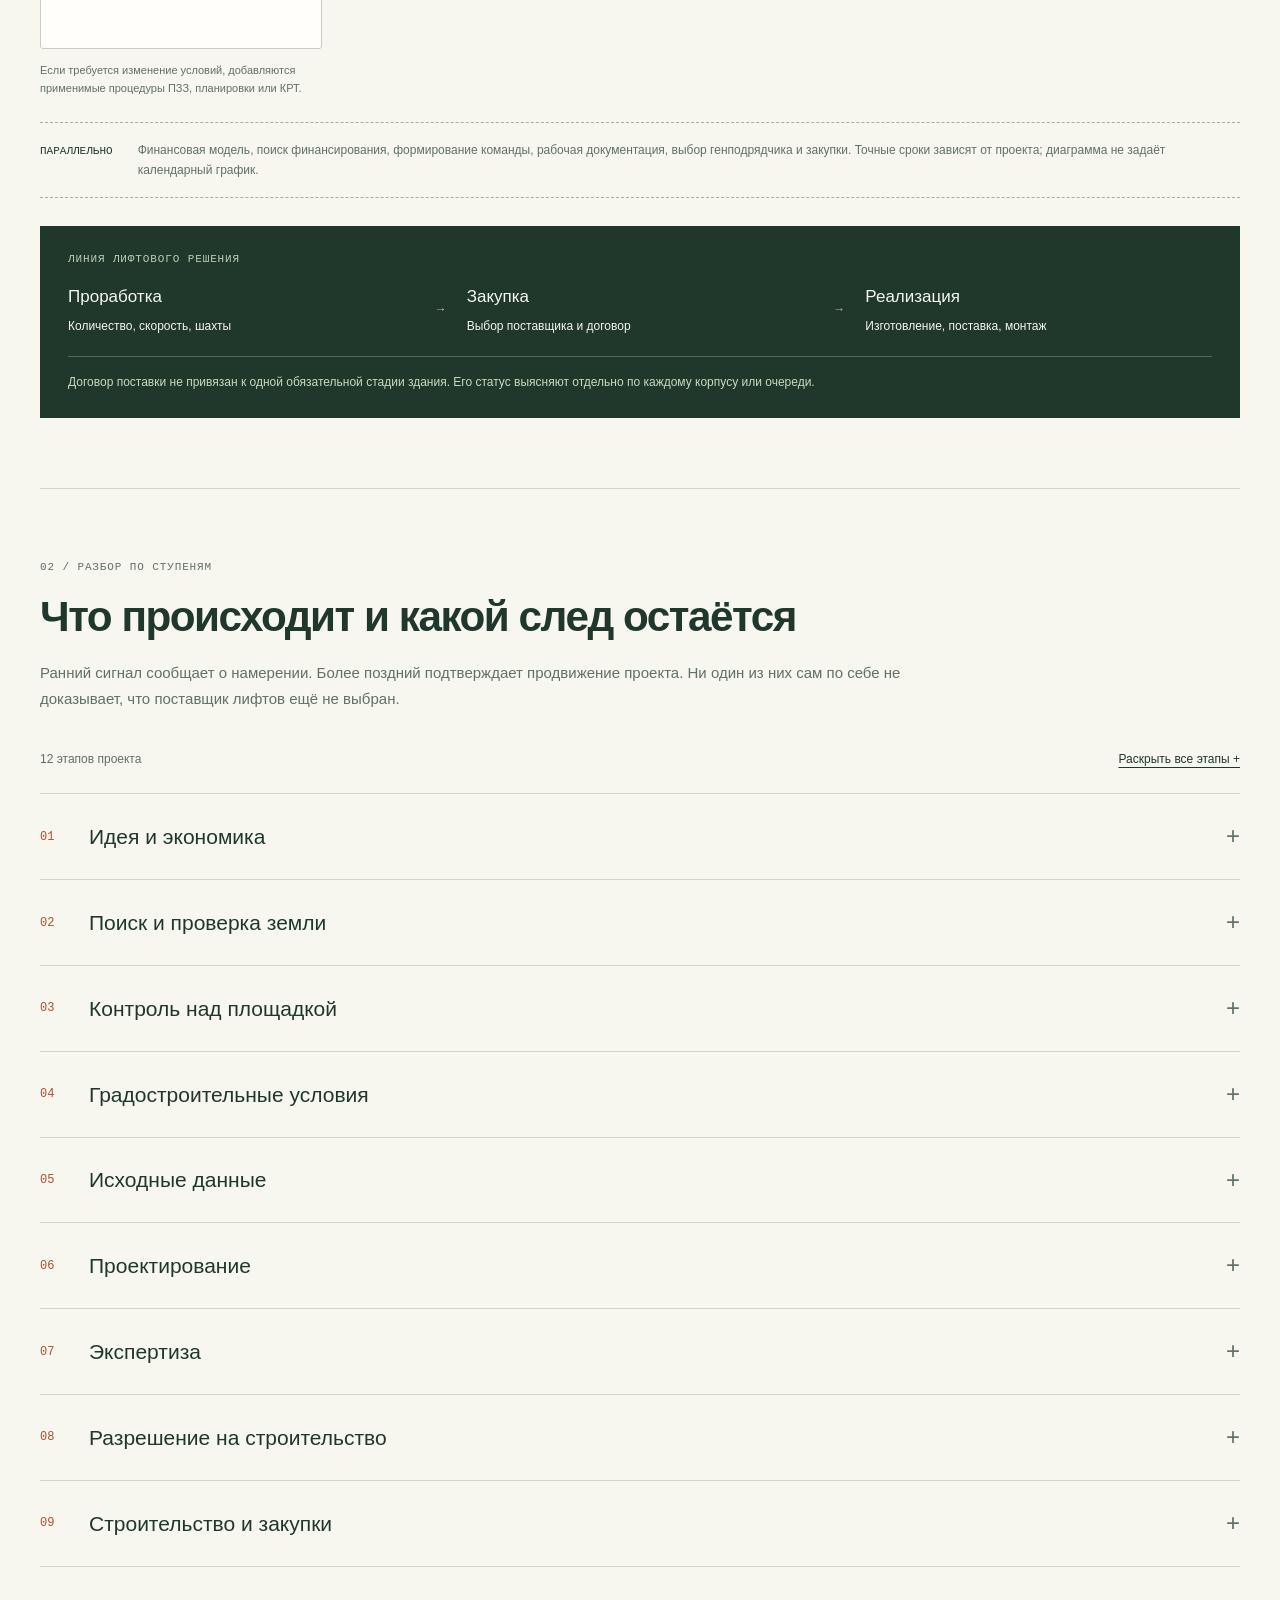
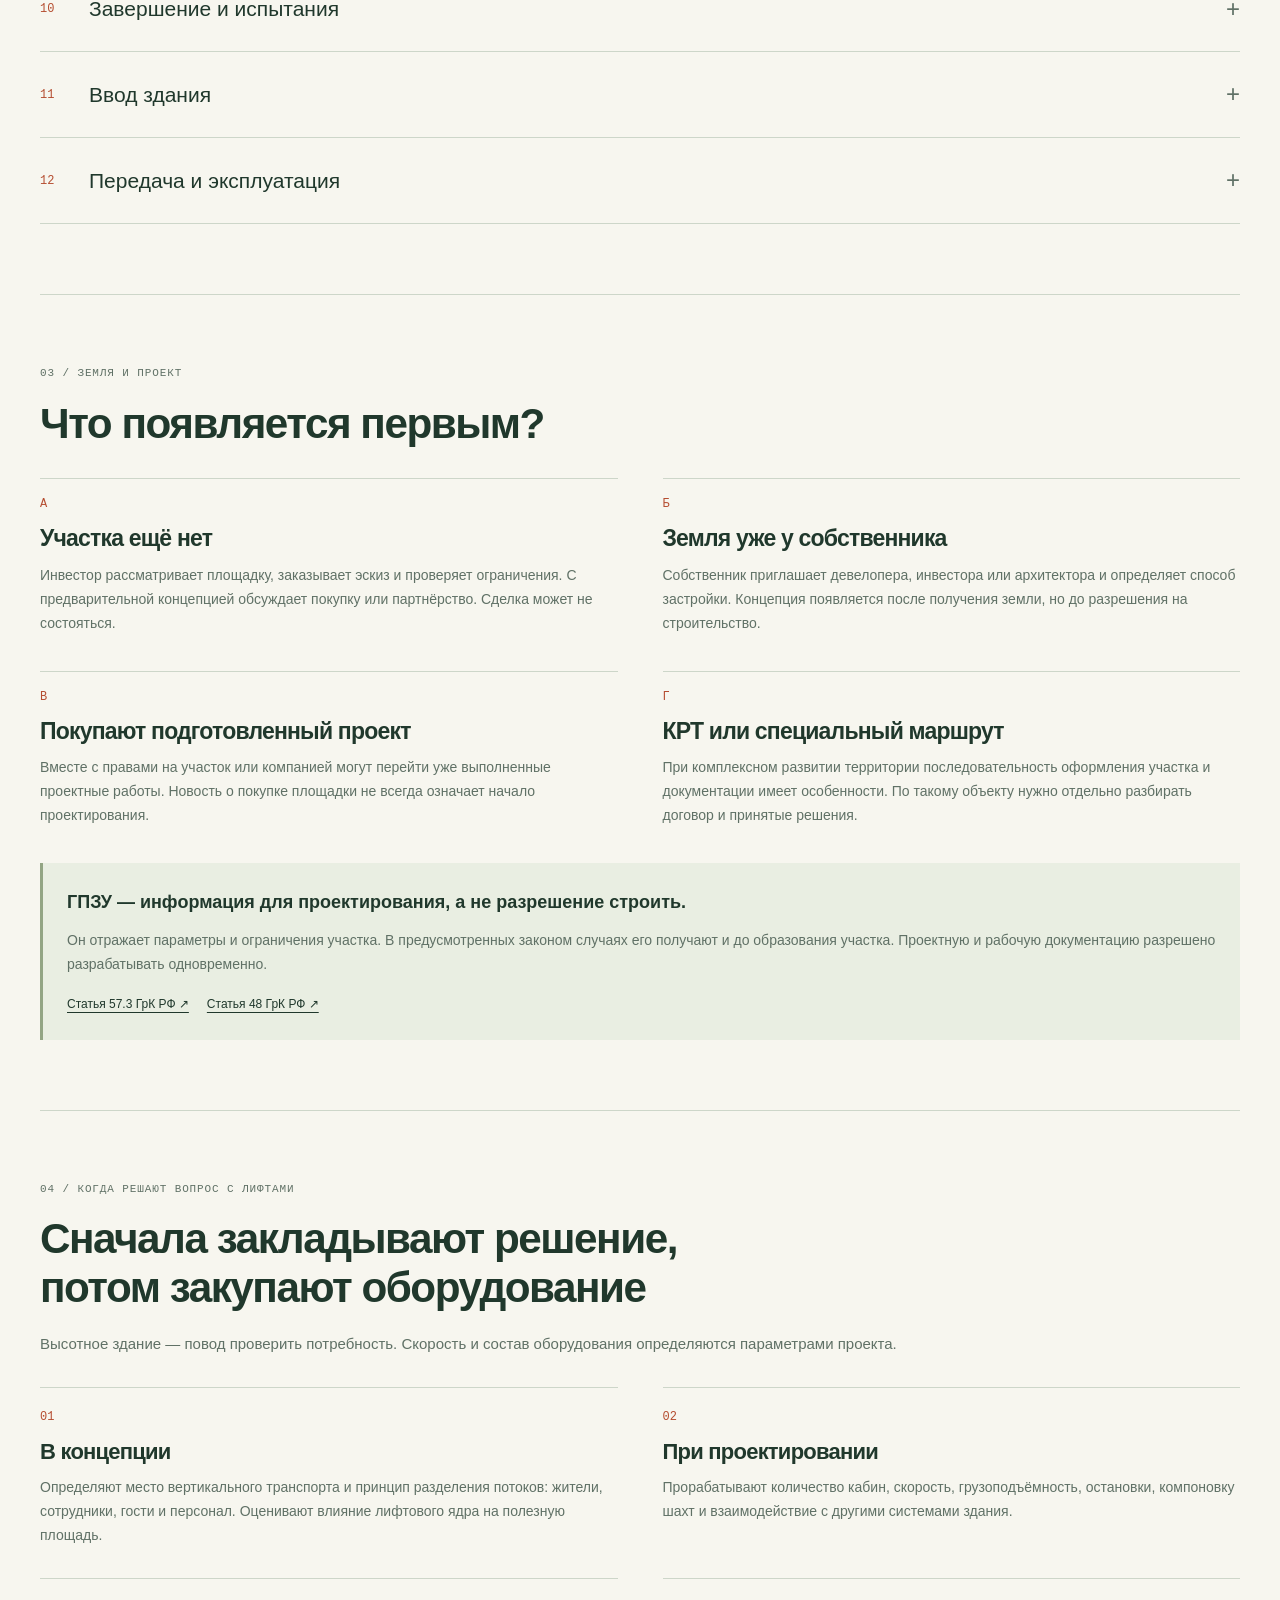
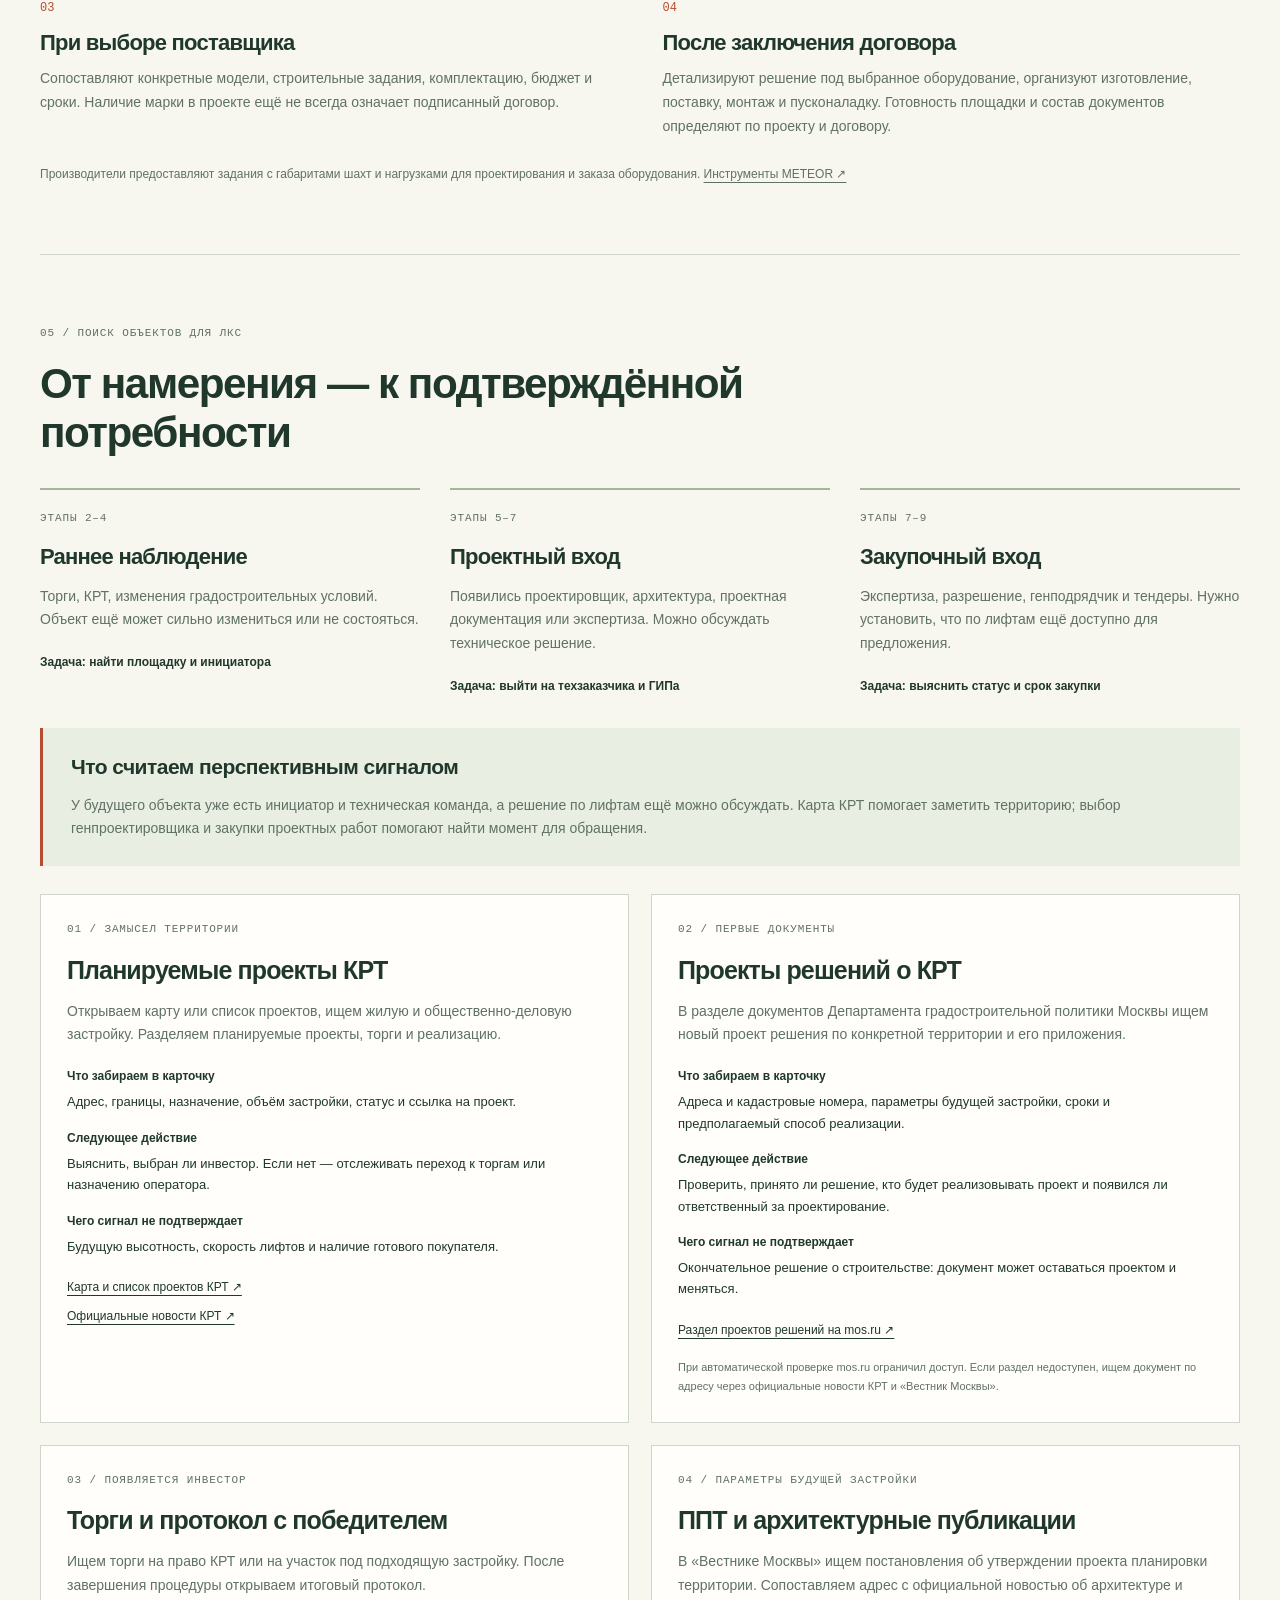
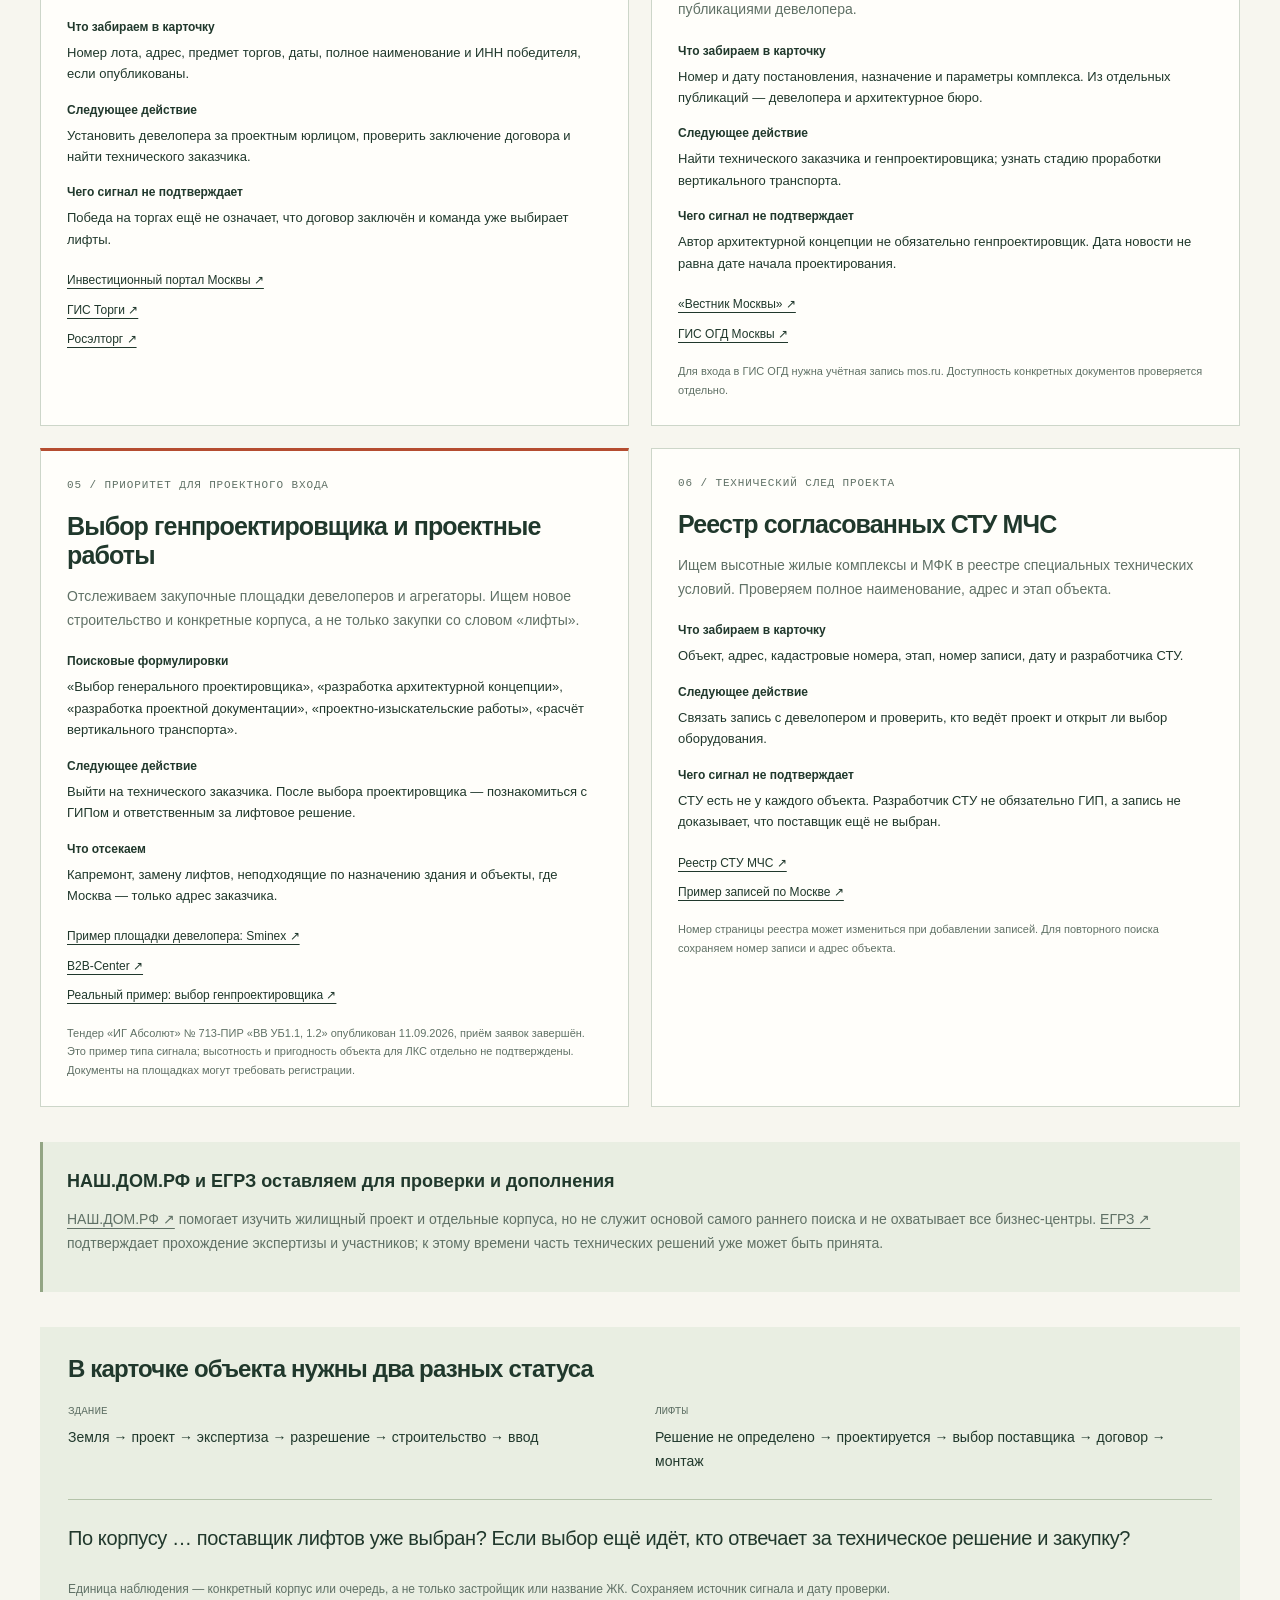
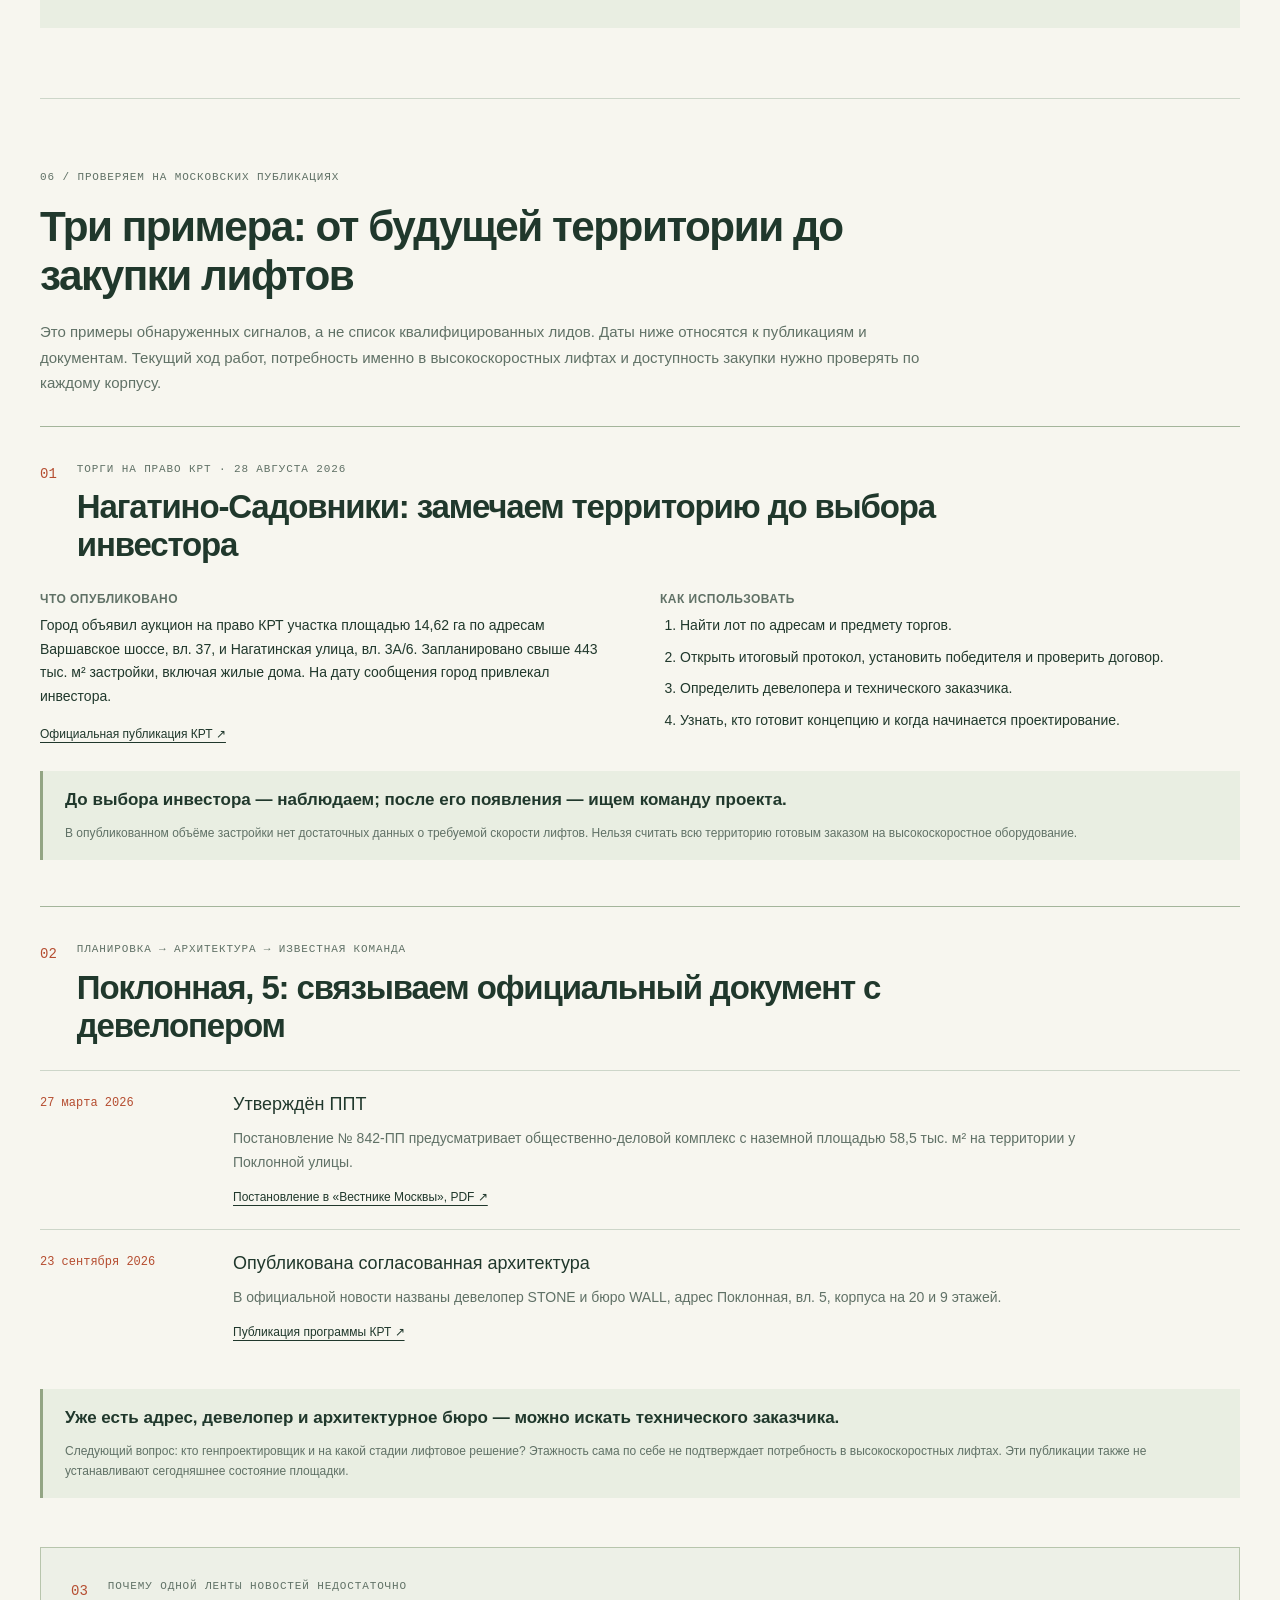
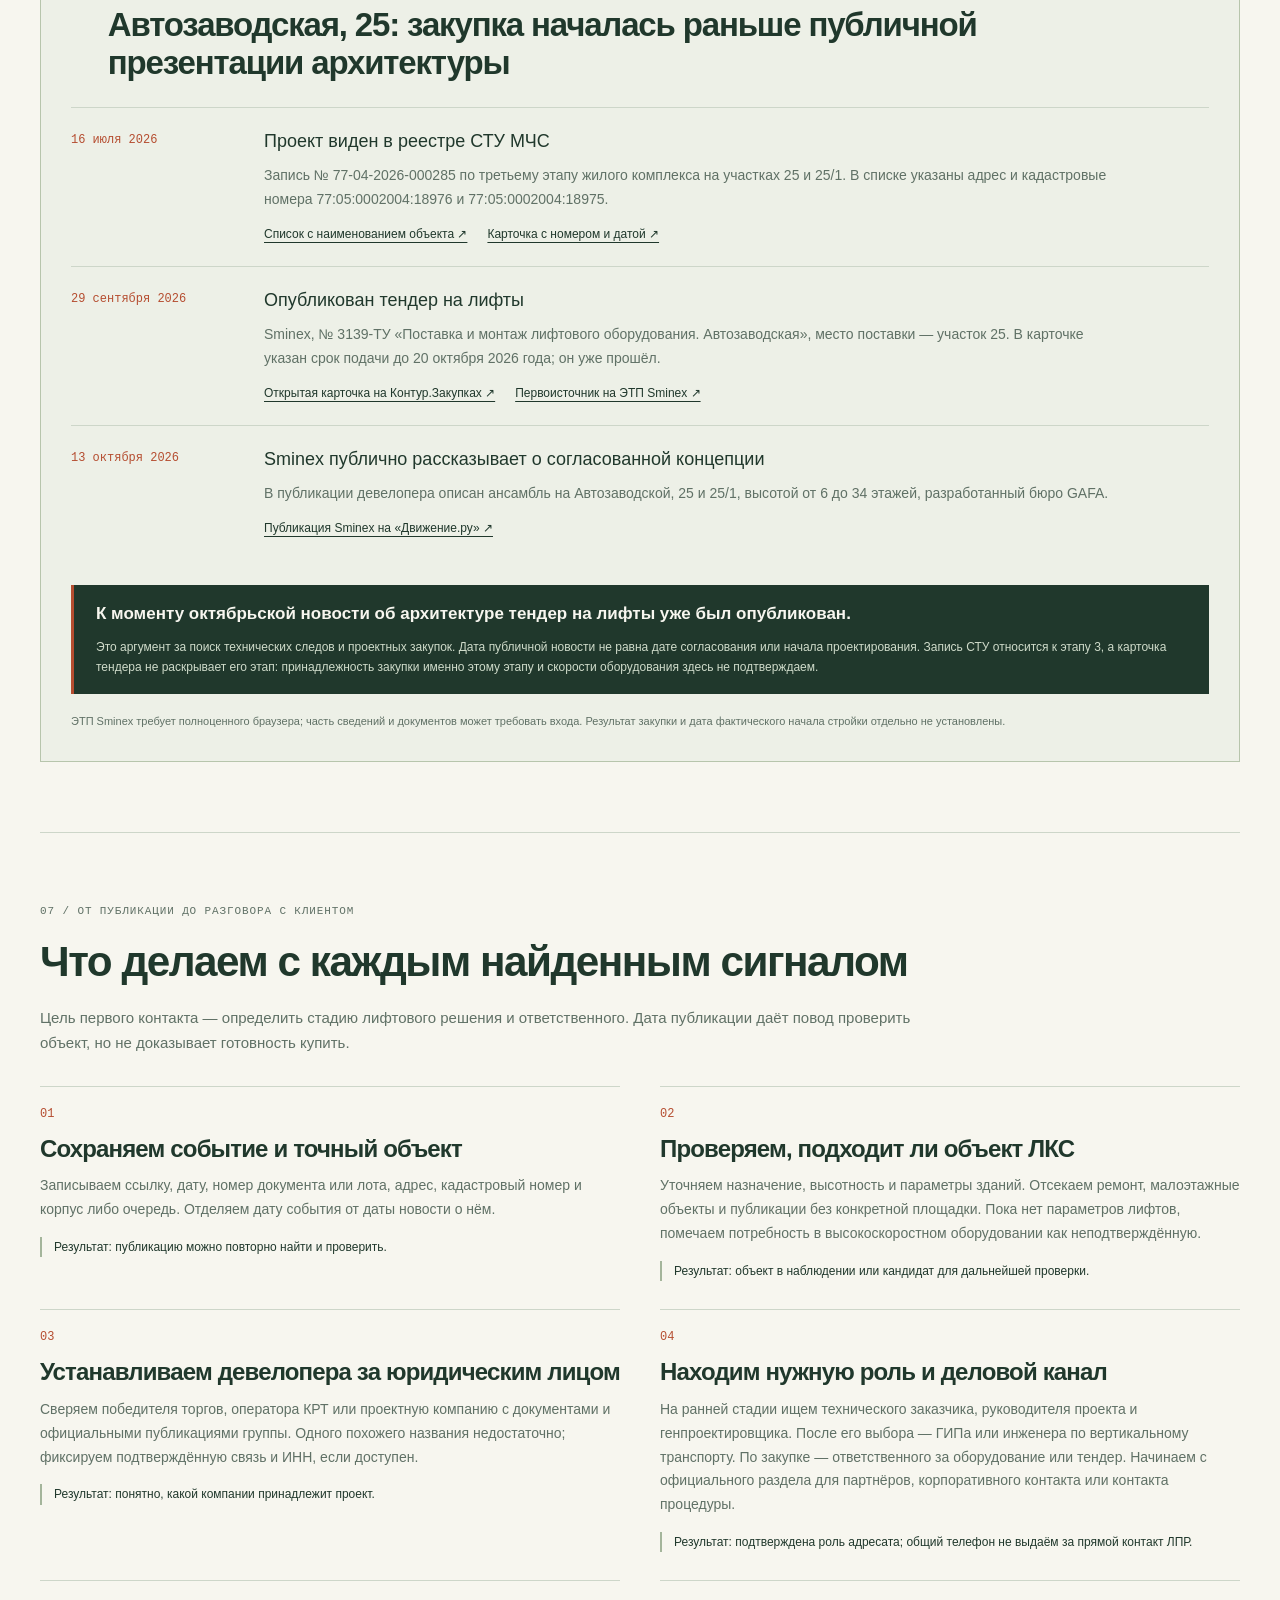
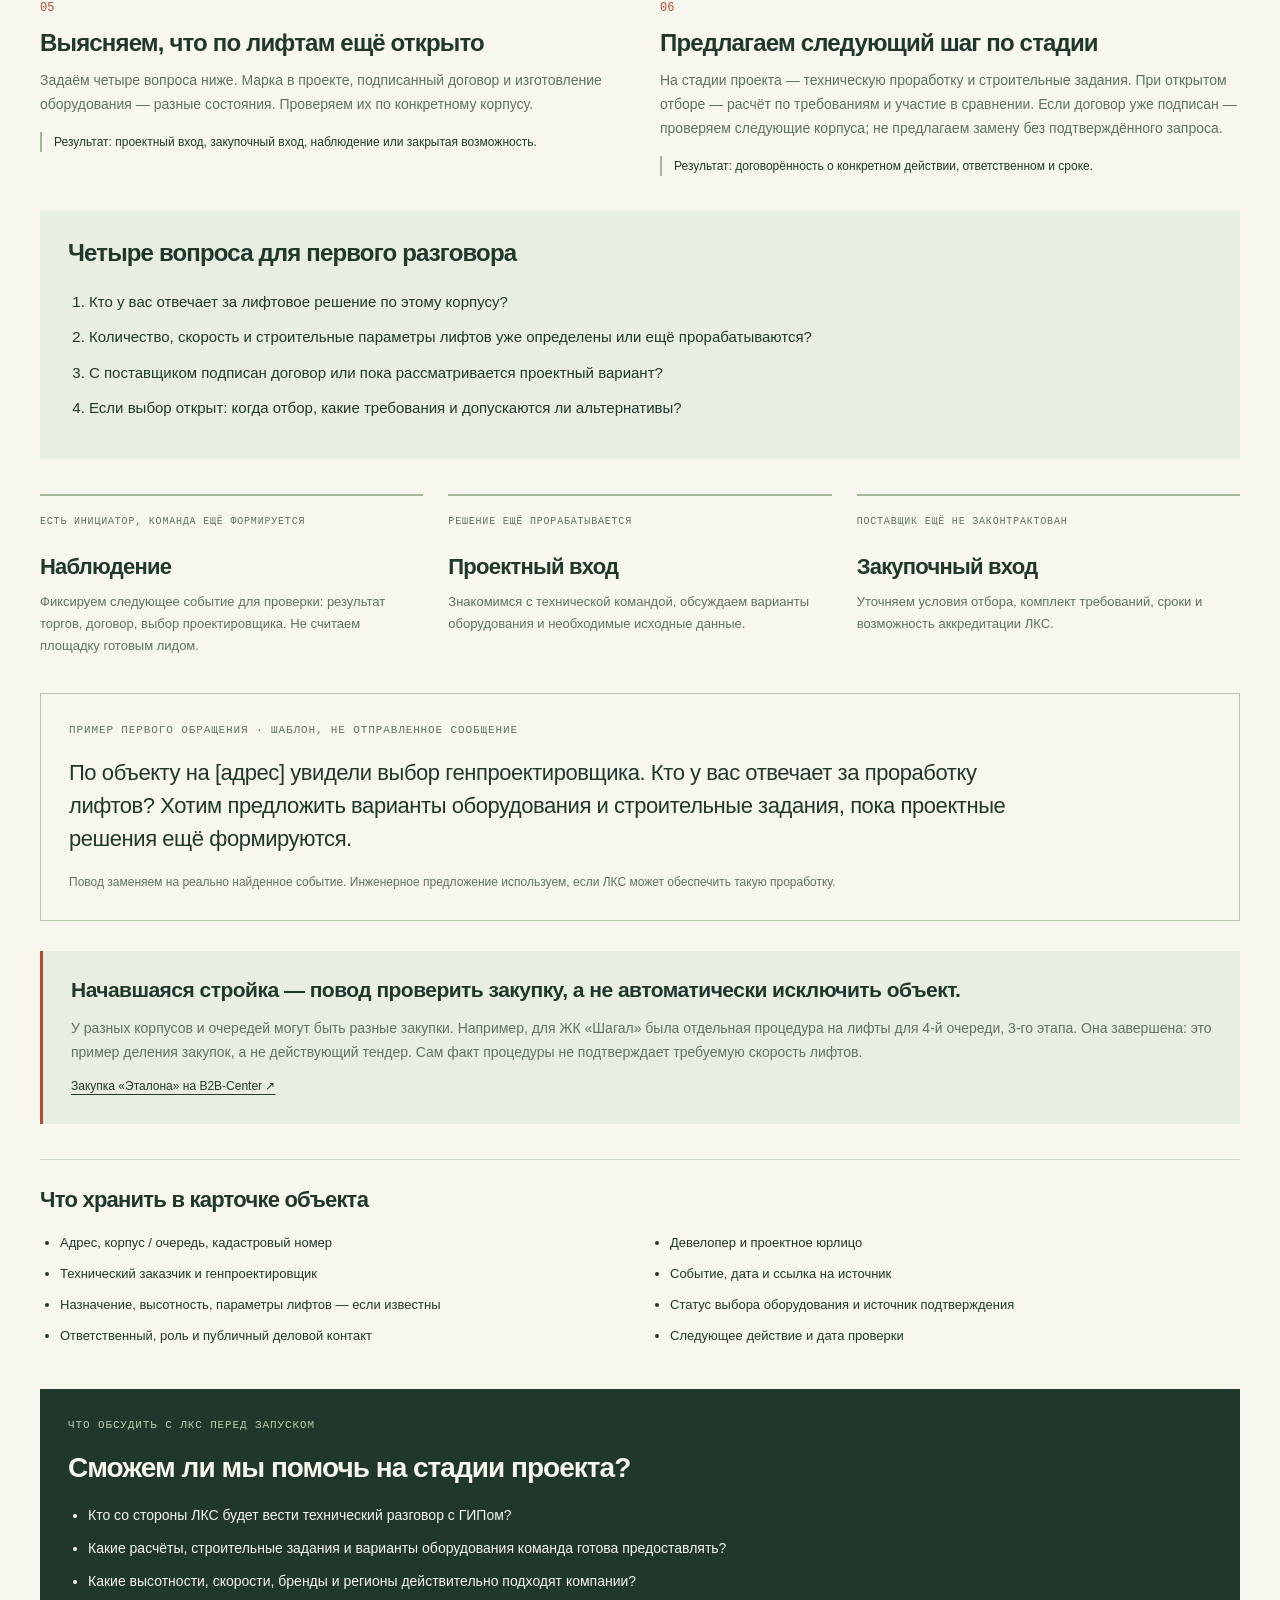
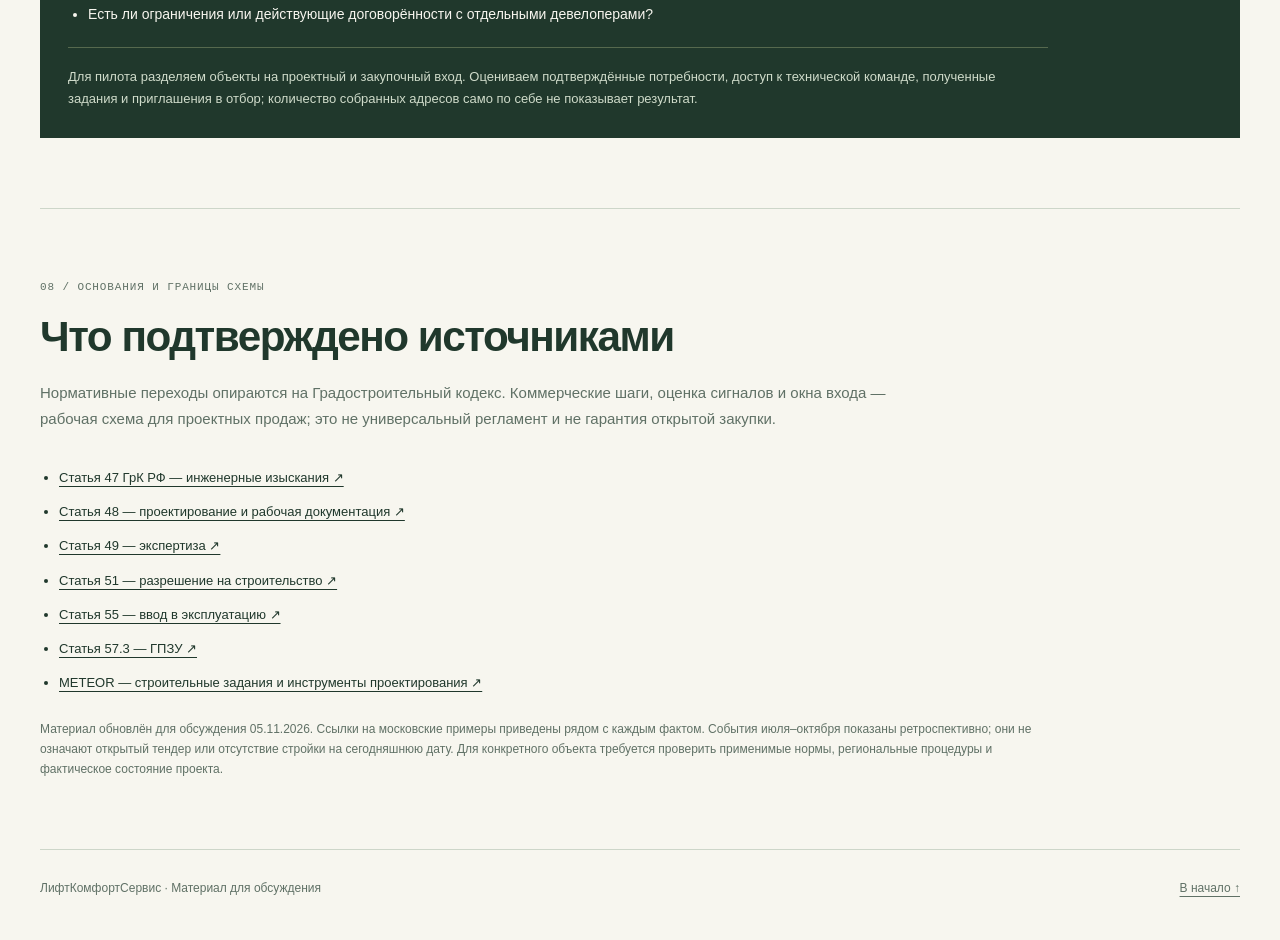
==== commit 6ca03882: "Add early project signals and Moscow outreach examples" ====
--- a/docs/construction-roadmap.html
+++ b/docs/construction-roadmap.html
@@ -1,10 +1,33 @@
 <!doctype html>
-<html lang="ru"><head><meta charset="utf-8"><meta name="viewport" content="width=device-width,initial-scale=1"><meta name="robots" content="noindex,nofollow"><title>От идеи до ввода здания — этапы и сигналы для ЛКС</title><link rel="stylesheet" href="construction-roadmap.css?v=1"><script defer src="construction-roadmap.js?v=1"></script></head>
-<body><header class="topbar"><a class="brand" href="#top">ЛКС <span>Проектные продажи</span></a><nav aria-label="Разделы"><a href="#roadmap">Диаграмма</a><a href="#stages">Этапы</a><a href="#elevators">Лифты</a><a href="#signals">Сигналы</a></nav><button class="print-button" type="button" id="print-page">Печать / PDF ↗</button></header>
-<main id="top"><section class="intro"><p class="eyebrow">Материал для обсуждения · 3 ноября 2026</p><h1>От идеи здания<br>до работающих лифтов</h1><p class="lead">Как развивается проект многоквартирного дома, бизнес-центра или МФК в России — и на каких этапах ЛКС может находить будущие объекты.</p><div class="intro-answer"><strong>Концепция может появиться до покупки земли.</strong><p>Чтобы решить, стоит ли приобретать участок, девелопер предварительно оценивает возможности застройки и экономику. Эскиз уточняется по мере проверки участка. Проектная документация для строительства — следующий уровень проработки.</p></div><p class="caption">Схема типового коммерческого проекта. Региональные процедуры и маршрут конкретного участка могут отличаться. Этапы могут идти параллельно, повторяться или завершиться отказом от проекта.</p></section>
+<html lang="ru"><head><meta charset="utf-8"><meta name="viewport" content="width=device-width,initial-scale=1"><meta name="robots" content="noindex,nofollow"><meta name="description" content="Этапы девелоперского проекта, источники ранних сигналов в Москве и путь от публикации до разговора с заказчиком лифтов. Материал для обсуждения с ЛКС."><title>Ранние сигналы и проектные продажи — ЛКС</title><link rel="stylesheet" href="construction-roadmap.css?v=2"><script defer src="construction-roadmap.js?v=1"></script></head>
+<body><header class="topbar"><a class="brand" href="#top">ЛКС <span>Проектные продажи</span></a><nav aria-label="Разделы"><a href="#roadmap">Этапы</a><a href="#signals">Источники</a><a href="#examples">Примеры</a><a href="#client-route">Выход на клиента</a></nav><button class="print-button" type="button" id="print-page">Печать / PDF ↗</button></header>
+<main id="top"><section class="intro"><p class="eyebrow">Материал для обсуждения · Обновлено 5 ноября 2026</p><h1>От идеи здания<br>до работающих лифтов</h1><p class="lead">Как развивается проект многоквартирного дома, бизнес-центра или МФК в России — и на каких этапах ЛКС может находить будущие объекты.</p><div class="intro-answer"><strong>Ищем проект до того, как выбор лифтов станет закрытым вопросом.</strong><p>Основной маршрут для обсуждения: заметить будущий объект → установить девелопера и проектную команду → проверить, кто и когда выбирает лифты. Самый ранний сигнал не всегда означает лучший момент для обращения.</p></div><div class="jump-links" aria-label="Быстрый переход"><a class="jump-primary" href="#signals">Где искать до начала стройки ↓</a><a href="#examples">Московские примеры ↓</a><a href="#client-route">Как выйти на заказчика ↓</a></div><p class="caption">Концепция может появиться до покупки земли: девелопер оценивает возможности застройки и экономику ещё до сделки. Подробности — в <a href="#land">четырёх сценариях работы с землёй</a>.</p><p class="caption">Схема типового коммерческого проекта. Региональные процедуры и маршрут конкретного участка могут отличаться. Этапы могут идти параллельно, повторяться или завершиться отказом от проекта.</p></section>
 <section id="roadmap"><div class="section-heading"><p class="eyebrow">01 / Общая картина</p><h2>Две связанные линии: объект и лифтовая закупка</h2><p>Нажмите на этап, чтобы раскрыть его описание, документы и сигналы для поиска.</p></div><div class="concept-loop" aria-label="Ранние процессы идут параллельно"><span>Предварительный эскиз</span><b aria-hidden="true">↔</b><span>Проверка участка</span><b aria-hidden="true">↔</b><span>Переговоры по земле</span></div><div class="roadmap" id="roadmap-grid" aria-label="Диаграмма этапов девелоперского проекта"></div><div class="parallel-track"><span class="track-label">Параллельно</span><p>Финансовая модель, поиск финансирования, формирование команды, рабочая документация, выбор генподрядчика и закупки. Точные сроки зависят от проекта; диаграмма не задаёт календарный график.</p></div><div class="lift-track"><p class="eyebrow">Линия лифтового решения</p><div class="lift-track-steps"><span><b>Проработка</b>Количество, скорость, шахты</span><i aria-hidden="true">→</i><span><b>Закупка</b>Выбор поставщика и договор</span><i aria-hidden="true">→</i><span><b>Реализация</b>Изготовление, поставка, монтаж</span></div><p>Договор поставки не привязан к одной обязательной стадии здания. Его статус выясняют отдельно по каждому корпусу или очереди.</p></div></section>
 <section id="stages"><div class="section-heading"><p class="eyebrow">02 / Разбор по ступеням</p><h2>Что происходит и какой след остаётся</h2><p>Ранний сигнал сообщает о намерении. Более поздний подтверждает продвижение проекта. Ни один из них сам по себе не доказывает, что поставщик лифтов ещё не выбран.</p></div><div class="stage-toolbar"><span>12 этапов проекта</span><button type="button" id="expand-all" aria-expanded="false">Раскрыть все этапы +</button></div><div id="stage-list"></div></section>
 <section class="land-section" id="land"><div class="section-heading"><p class="eyebrow">03 / Земля и проект</p><h2>Что появляется первым?</h2></div><div class="scenario-grid"><article><span>А</span><h3>Участка ещё нет</h3><p>Инвестор рассматривает площадку, заказывает эскиз и проверяет ограничения. С предварительной концепцией обсуждает покупку или партнёрство. Сделка может не состояться.</p></article><article><span>Б</span><h3>Земля уже у собственника</h3><p>Собственник приглашает девелопера, инвестора или архитектора и определяет способ застройки. Концепция появляется после получения земли, но до разрешения на строительство.</p></article><article><span>В</span><h3>Покупают подготовленный проект</h3><p>Вместе с правами на участок или компанией могут перейти уже выполненные проектные работы. Новость о покупке площадки не всегда означает начало проектирования.</p></article><article><span>Г</span><h3>КРТ или специальный маршрут</h3><p>При комплексном развитии территории последовательность оформления участка и документации имеет особенности. По такому объекту нужно отдельно разбирать договор и принятые решения.</p></article></div><div class="source-note"><strong>ГПЗУ — информация для проектирования, а не разрешение строить.</strong><p>Он отражает параметры и ограничения участка. В предусмотренных законом случаях его получают и до образования участка. Проектную и рабочую документацию разрешено разрабатывать одновременно.</p><a href="https://www.consultant.ru/document/cons_doc_LAW_51040/fb76ce1fdb5356574b298a9dcdafcfc8fc6c937b/" target="_blank" rel="noopener">Статья 57.3 ГрК РФ ↗</a><a href="https://www.consultant.ru/document/cons_doc_LAW_51040/b884020ea7453099ba8bc9ca021b84982cadea7d/" target="_blank" rel="noopener">Статья 48 ГрК РФ ↗</a></div></section>
 <section id="elevators"><div class="section-heading"><p class="eyebrow">04 / Когда решают вопрос с лифтами</p><h2>Сначала закладывают решение,<br>потом закупают оборудование</h2><p>Высотное здание — повод проверить потребность. Скорость и состав оборудования определяются параметрами проекта.</p></div><ol class="elevator-stages"><li><h3>В концепции</h3><p>Определяют место вертикального транспорта и принцип разделения потоков: жители, сотрудники, гости и персонал. Оценивают влияние лифтового ядра на полезную площадь.</p></li><li><h3>При проектировании</h3><p>Прорабатывают количество кабин, скорость, грузоподъёмность, остановки, компоновку шахт и взаимодействие с другими системами здания.</p></li><li><h3>При выборе поставщика</h3><p>Сопоставляют конкретные модели, строительные задания, комплектацию, бюджет и сроки. Наличие марки в проекте ещё не всегда означает подписанный договор.</p></li><li><h3>После заключения договора</h3><p>Детализируют решение под выбранное оборудование, организуют изготовление, поставку, монтаж и пусконаладку. Готовность площадки и состав документов определяют по проекту и договору.</p></li></ol><p class="source-line">Производители предоставляют задания с габаритами шахт и нагрузками для проектирования и заказа оборудования. <a href="https://meteor.ru/equipment/onlinetools/" target="_blank" rel="noopener">Инструменты METEOR ↗</a></p></section>
-<section id="signals"><div class="section-heading"><p class="eyebrow">05 / Поиск объектов для ЛКС</p><h2>От намерения — к подтверждённой потребности</h2></div><div class="signal-tiers"><article><p class="eyebrow">Этапы 2–4</p><h3>Раннее наблюдение</h3><p>Торги, КРТ, изменения градостроительных условий. Объект ещё может сильно измениться или не состояться.</p><strong>Задача: найти площадку и инициатора</strong></article><article><p class="eyebrow">Этапы 5–7</p><h3>Проектный вход</h3><p>Появились проектировщик, архитектура, проектная документация или экспертиза. Можно обсуждать техническое решение.</p><strong>Задача: выйти на техзаказчика и ГИПа</strong></article><article><p class="eyebrow">Этапы 7–9</p><h3>Закупочный вход</h3><p>Экспертиза, разрешение, генподрядчик и тендеры. Нужно установить, что по лифтам ещё доступно для предложения.</p><strong>Задача: выяснить статус и срок закупки</strong></article></div><div class="registry-table"><table><thead><tr><th>Где смотреть</th><th>Что искать</th><th>Ограничение</th></tr></thead><tbody><tr><td><a href="https://torgi.gov.ru/new/public" target="_blank" rel="noopener">ГИС Торги ↗</a></td><td>Земля, аренда, результаты процедур; подходящие лоты КРТ</td><td>Выставленный участок ещё не означает, что выбран застройщик</td></tr><tr><td><a href="https://gisogd.mos.ru/request-document" target="_blank" rel="noopener">Региональные градостроительные системы ↗</a></td><td>Планировка, параметры территории, сведения о документах и разрешениях</td><td>Доступ и состав открытых сведений зависят от региона; не все документы публичны</td></tr><tr><td><a href="https://egrz.ru/organisation/reestr-advance/latest" target="_blank" rel="noopener">ЕГРЗ ↗</a></td><td>Заключение, дата, результат, объект и участники</td><td>Экспертиза не показывает, подписан ли договор с поставщиком лифтов</td></tr><tr><td><a href="https://наш.дом.рф/" target="_blank" rel="noopener">НАШ.ДОМ.РФ ↗</a></td><td>Жилищные проекты, декларации и изменения по объектам</td><td>Не является универсальной базой всех бизнес-центров и МФК</td></tr><tr><td><a href="https://tender.sminex.com/" target="_blank" rel="noopener">Тендерные системы заказчиков ↗</a></td><td>Предквалификация, выбор поставщика, ТЗ и сроки предложений</td><td>Может потребоваться регистрация и аккредитация</td></tr></tbody></table></div><div class="qualification"><h3>В карточке объекта нужны два разных статуса</h3><div class="qualification-columns"><div><span>Здание</span><p>Земля → проект → экспертиза → разрешение → строительство → ввод</p></div><div><span>Лифты</span><p>Решение не определено → проектируется → выбор поставщика → договор → монтаж</p></div></div><blockquote>По корпусу … поставщик лифтов уже выбран? Если выбор ещё идёт, кто отвечает за техническое решение и закупку?</blockquote><p>Единица наблюдения — конкретный корпус или очередь, а не только застройщик или название ЖК. Сохраняем источник сигнала и дату проверки.</p></div></section>
-<section id="sources"><div class="section-heading"><p class="eyebrow">06 / Основания и границы схемы</p><h2>Что подтверждено источниками</h2><p>Нормативные переходы опираются на Градостроительный кодекс. Коммерческие шаги, оценка сигналов и окна входа — рабочая схема для проектных продаж; это не универсальный регламент и не гарантия открытой закупки.</p></div><ul class="sources-list"><li><a href="https://www.consultant.ru/document/cons_doc_LAW_51040/f651879e0acd4680a6fdc29f983536624055cbcc/" target="_blank" rel="noopener">Статья 47 ГрК РФ — инженерные изыскания ↗</a></li><li><a href="https://www.consultant.ru/document/cons_doc_LAW_51040/b884020ea7453099ba8bc9ca021b84982cadea7d/" target="_blank" rel="noopener">Статья 48 — проектирование и рабочая документация ↗</a></li><li><a href="https://www.consultant.ru/document/cons_doc_LAW_51040/4ca003dd6b793db91e6027babe790a482edd9b7e/" target="_blank" rel="noopener">Статья 49 — экспертиза ↗</a></li><li><a href="https://www.consultant.ru/document/cons_doc_LAW_51040/570afc6feff03328459242886307d6aebe1ccb6b/" target="_blank" rel="noopener">Статья 51 — разрешение на строительство ↗</a></li><li><a href="https://www.consultant.ru/document/cons_doc_LAW_51040/935a657a2b5f7c7a6436cb756694bb2d649c7a00/" target="_blank" rel="noopener">Статья 55 — ввод в эксплуатацию ↗</a></li><li><a href="https://www.consultant.ru/document/cons_doc_LAW_51040/fb76ce1fdb5356574b298a9dcdafcfc8fc6c937b/" target="_blank" rel="noopener">Статья 57.3 — ГПЗУ ↗</a></li><li><a href="https://meteor.ru/equipment/onlinetools/" target="_blank" rel="noopener">METEOR — строительные задания и инструменты проектирования ↗</a></li></ul><p class="caption">Материал подготовлен для обсуждения 03.11.2026. Для конкретного объекта требуется проверить применимые нормы, региональные процедуры и фактическое состояние проекта.</p></section></main><footer><span>ЛифтКомфортСервис · Материал для обсуждения</span><a href="#top">В начало ↑</a></footer></body></html>+<section id="signals"><div class="section-heading"><p class="eyebrow">05 / Поиск объектов для ЛКС</p><h2>От намерения — к подтверждённой потребности</h2></div><div class="signal-tiers"><article><p class="eyebrow">Этапы 2–4</p><h3>Раннее наблюдение</h3><p>Торги, КРТ, изменения градостроительных условий. Объект ещё может сильно измениться или не состояться.</p><strong>Задача: найти площадку и инициатора</strong></article><article><p class="eyebrow">Этапы 5–7</p><h3>Проектный вход</h3><p>Появились проектировщик, архитектура, проектная документация или экспертиза. Можно обсуждать техническое решение.</p><strong>Задача: выйти на техзаказчика и ГИПа</strong></article><article><p class="eyebrow">Этапы 7–9</p><h3>Закупочный вход</h3><p>Экспертиза, разрешение, генподрядчик и тендеры. Нужно установить, что по лифтам ещё доступно для предложения.</p><strong>Задача: выяснить статус и срок закупки</strong></article></div><div class="research-callout"><strong>Что считаем перспективным сигналом</strong><p>У будущего объекта уже есть инициатор и техническая команда, а решение по лифтам ещё можно обсуждать. Карта КРТ помогает заметить территорию; выбор генпроектировщика и закупки проектных работ помогают найти момент для обращения.</p></div>
+<div class="source-cards">
+<article class="source-card"><p class="eyebrow">01 / Замысел территории</p><h3>Планируемые проекты КРТ</h3><p>Открываем карту или список проектов, ищем жилую и общественно-деловую застройку. Разделяем планируемые проекты, торги и реализацию.</p><dl><dt>Что забираем в карточку</dt><dd>Адрес, границы, назначение, объём застройки, статус и ссылка на проект.</dd><dt>Следующее действие</dt><dd>Выяснить, выбран ли инвестор. Если нет — отслеживать переход к торгам или назначению оператора.</dd><dt>Чего сигнал не подтверждает</dt><dd>Будущую высотность, скорость лифтов и наличие готового покупателя.</dd></dl><a href="https://api.krt.mos.ru/projects/" target="_blank" rel="noopener">Карта и список проектов КРТ ↗</a><a href="https://krt.mos.ru/news/" target="_blank" rel="noopener">Официальные новости КРТ ↗</a></article>
+<article class="source-card"><p class="eyebrow">02 / Первые документы</p><h3>Проекты решений о КРТ</h3><p>В разделе документов Департамента градостроительной политики Москвы ищем новый проект решения по конкретной территории и его приложения.</p><dl><dt>Что забираем в карточку</dt><dd>Адреса и кадастровые номера, параметры будущей застройки, сроки и предполагаемый способ реализации.</dd><dt>Следующее действие</dt><dd>Проверить, принято ли решение, кто будет реализовывать проект и появился ли ответственный за проектирование.</dd><dt>Чего сигнал не подтверждает</dt><dd>Окончательное решение о строительстве: документ может оставаться проектом и меняться.</dd></dl><a href="https://www.mos.ru/dgp/documents/proekty-reshenii-o-kompleksnom-razvitii-territorii-nezhiloi-zastroiki/" target="_blank" rel="noopener">Раздел проектов решений на mos.ru ↗</a><p class="access-note">При автоматической проверке mos.ru ограничил доступ. Если раздел недоступен, ищем документ по адресу через официальные новости КРТ и «Вестник Москвы».</p></article>
+<article class="source-card"><p class="eyebrow">03 / Появляется инвестор</p><h3>Торги и протокол с победителем</h3><p>Ищем торги на право КРТ или на участок под подходящую застройку. После завершения процедуры открываем итоговый протокол.</p><dl><dt>Что забираем в карточку</dt><dd>Номер лота, адрес, предмет торгов, даты, полное наименование и ИНН победителя, если опубликованы.</dd><dt>Следующее действие</dt><dd>Установить девелопера за проектным юрлицом, проверить заключение договора и найти технического заказчика.</dd><dt>Чего сигнал не подтверждает</dt><dd>Победа на торгах ещё не означает, что договор заключён и команда уже выбирает лифты.</dd></dl><a href="https://investmoscow.ru/" target="_blank" rel="noopener">Инвестиционный портал Москвы ↗</a><a href="https://torgi.gov.ru/new/public" target="_blank" rel="noopener">ГИС Торги ↗</a><a href="https://www.roseltorg.ru/" target="_blank" rel="noopener">Росэлторг ↗</a></article>
+<article class="source-card"><p class="eyebrow">04 / Параметры будущей застройки</p><h3>ППТ и архитектурные публикации</h3><p>В «Вестнике Москвы» ищем постановления об утверждении проекта планировки территории. Сопоставляем адрес с официальной новостью об архитектуре и публикациями девелопера.</p><dl><dt>Что забираем в карточку</dt><dd>Номер и дату постановления, назначение и параметры комплекса. Из отдельных публикаций — девелопера и архитектурное бюро.</dd><dt>Следующее действие</dt><dd>Найти технического заказчика и генпроектировщика; узнать стадию проработки вертикального транспорта.</dd><dt>Чего сигнал не подтверждает</dt><dd>Автор архитектурной концепции не обязательно генпроектировщик. Дата новости не равна дате начала проектирования.</dd></dl><a href="https://vestnikmoscow.mos.ru/" target="_blank" rel="noopener">«Вестник Москвы» ↗</a><a href="https://gisogd.mos.ru/request-document" target="_blank" rel="noopener">ГИС ОГД Москвы ↗</a><p class="access-note">Для входа в ГИС ОГД нужна учётная запись mos.ru. Доступность конкретных документов проверяется отдельно.</p></article>
+<article class="source-card priority-source"><p class="eyebrow">05 / Приоритет для проектного входа</p><h3>Выбор генпроектировщика и проектные работы</h3><p>Отслеживаем закупочные площадки девелоперов и агрегаторы. Ищем новое строительство и конкретные корпуса, а не только закупки со словом «лифты».</p><dl><dt>Поисковые формулировки</dt><dd>«Выбор генерального проектировщика», «разработка архитектурной концепции», «разработка проектной документации», «проектно-изыскательские работы», «расчёт вертикального транспорта».</dd><dt>Следующее действие</dt><dd>Выйти на технического заказчика. После выбора проектировщика — познакомиться с ГИПом и ответственным за лифтовое решение.</dd><dt>Что отсекаем</dt><dd>Капремонт, замену лифтов, неподходящие по назначению здания и объекты, где Москва — только адрес заказчика.</dd></dl><a href="https://tender.sminex.com/" target="_blank" rel="noopener">Пример площадки девелопера: Sminex ↗</a><a href="https://www.b2b-center.ru/" target="_blank" rel="noopener">B2B-Center ↗</a><a href="https://zakupki.kontur.ru/IS74199968" target="_blank" rel="noopener">Реальный пример: выбор генпроектировщика ↗</a><p class="access-note">Тендер «ИГ Абсолют» № 713-ПИР «ВВ УБ1.1, 1.2» опубликован 11.09.2026, приём заявок завершён. Это пример типа сигнала; высотность и пригодность объекта для ЛКС отдельно не подтверждены. Документы на площадках могут требовать регистрации.</p></article>
+<article class="source-card"><p class="eyebrow">06 / Технический след проекта</p><h3>Реестр согласованных СТУ МЧС</h3><p>Ищем высотные жилые комплексы и МФК в реестре специальных технических условий. Проверяем полное наименование, адрес и этап объекта.</p><dl><dt>Что забираем в карточку</dt><dd>Объект, адрес, кадастровые номера, этап, номер записи, дату и разработчика СТУ.</dd><dt>Следующее действие</dt><dd>Связать запись с девелопером и проверить, кто ведёт проект и открыт ли выбор оборудования.</dd><dt>Чего сигнал не подтверждает</dt><dd>СТУ есть не у каждого объекта. Разработчик СТУ не обязательно ГИП, а запись не доказывает, что поставщик ещё не выбран.</dd></dl><a href="https://digital.mchs.gov.ru/fgpn/stu" target="_blank" rel="noopener">Реестр СТУ МЧС ↗</a><a href="https://digital.mchs.gov.ru/fgpn/stu?page=66" target="_blank" rel="noopener">Пример записей по Москве ↗</a><p class="access-note">Номер страницы реестра может измениться при добавлении записей. Для повторного поиска сохраняем номер записи и адрес объекта.</p></article>
+</div>
+<div class="source-note"><strong>НАШ.ДОМ.РФ и ЕГРЗ оставляем для проверки и дополнения</strong><p><a href="https://наш.дом.рф/" target="_blank" rel="noopener">НАШ.ДОМ.РФ ↗</a> помогает изучить жилищный проект и отдельные корпуса, но не служит основой самого раннего поиска и не охватывает все бизнес-центры. <a href="https://egrz.ru/organisation/reestr-advance/latest" target="_blank" rel="noopener">ЕГРЗ ↗</a> подтверждает прохождение экспертизы и участников; к этому времени часть технических решений уже может быть принята.</p></div><div class="qualification"><h3>В карточке объекта нужны два разных статуса</h3><div class="qualification-columns"><div><span>Здание</span><p>Земля → проект → экспертиза → разрешение → строительство → ввод</p></div><div><span>Лифты</span><p>Решение не определено → проектируется → выбор поставщика → договор → монтаж</p></div></div><blockquote>По корпусу … поставщик лифтов уже выбран? Если выбор ещё идёт, кто отвечает за техническое решение и закупку?</blockquote><p>Единица наблюдения — конкретный корпус или очередь, а не только застройщик или название ЖК. Сохраняем источник сигнала и дату проверки.</p></div></section>
+<section id="examples"><div class="section-heading"><p class="eyebrow">06 / Проверяем на московских публикациях</p><h2>Три примера: от будущей территории до закупки лифтов</h2><p>Это примеры обнаруженных сигналов, а не список квалифицированных лидов. Даты ниже относятся к публикациям и документам. Текущий ход работ, потребность именно в высокоскоростных лифтах и доступность закупки нужно проверять по каждому корпусу.</p></div>
+<article class="case-study" id="case-nagatino"><div class="case-heading"><span class="case-number">01</span><div><p class="eyebrow">Торги на право КРТ · 28 августа 2026</p><h3>Нагатино-Садовники: замечаем территорию до выбора инвестора</h3></div></div><div class="case-columns"><div><h4>Что опубликовано</h4><p>Город объявил аукцион на право КРТ участка площадью 14,62 га по адресам Варшавское шоссе, вл. 37, и Нагатинская улица, вл. 3А/6. Запланировано свыше 443 тыс. м² застройки, включая жилые дома. На дату сообщения город привлекал инвестора.</p><a class="evidence-link" href="https://api.krt.mos.ru/news/v-rayone-nagatino-sadovniki-postroyat-mnogofunktsionalnyy-kvartal-po-programme-krt/" target="_blank" rel="noopener">Официальная публикация КРТ ↗</a></div><div><h4>Как использовать</h4><ol class="compact-steps"><li>Найти лот по адресам и предмету торгов.</li><li>Открыть итоговый протокол, установить победителя и проверить договор.</li><li>Определить девелопера и технического заказчика.</li><li>Узнать, кто готовит концепцию и когда начинается проектирование.</li></ol></div></div><div class="case-takeaway"><strong>До выбора инвестора — наблюдаем; после его появления — ищем команду проекта.</strong><p>В опубликованном объёме застройки нет достаточных данных о требуемой скорости лифтов. Нельзя считать всю территорию готовым заказом на высокоскоростное оборудование.</p></div></article>
+<article class="case-study" id="case-poklonnaya"><div class="case-heading"><span class="case-number">02</span><div><p class="eyebrow">Планировка → архитектура → известная команда</p><h3>Поклонная, 5: связываем официальный документ с девелопером</h3></div></div><ol class="evidence-timeline"><li><time datetime="2026-03-27">27 марта 2026</time><div><h4>Утверждён ППТ</h4><p>Постановление № 842-ПП предусматривает общественно-деловой комплекс с наземной площадью 58,5 тыс. м² на территории у Поклонной улицы.</p><a href="https://vestnikmoscow.mos.ru/wp-content/uploads/2026/04/zhurnal-vestnik-moskvy-speczialnyj-vypusk-%E2%84%96-13.pdf" target="_blank" rel="noopener">Постановление в «Вестнике Москвы», PDF ↗</a></div></li><li><time datetime="2026-09-23">23 сентября 2026</time><div><h4>Опубликована согласованная архитектура</h4><p>В официальной новости названы девелопер STONE и бюро WALL, адрес Поклонная, вл. 5, корпуса на 20 и 9 этажей.</p><a href="https://api.krt.mos.ru/news/v-dorogomilove-vozvedut-biznes-tsentr-po-programme-krt/" target="_blank" rel="noopener">Публикация программы КРТ ↗</a></div></li></ol><div class="case-takeaway"><strong>Уже есть адрес, девелопер и архитектурное бюро — можно искать технического заказчика.</strong><p>Следующий вопрос: кто генпроектировщик и на какой стадии лифтовое решение? Этажность сама по себе не подтверждает потребность в высокоскоростных лифтах. Эти публикации также не устанавливают сегодняшнее состояние площадки.</p></div></article>
+<article class="case-study featured-case" id="case-avtozavodskaya"><div class="case-heading"><span class="case-number">03</span><div><p class="eyebrow">Почему одной ленты новостей недостаточно</p><h3>Автозаводская, 25: закупка началась раньше публичной презентации архитектуры</h3></div></div><ol class="evidence-timeline"><li><time datetime="2026-07-16">16 июля 2026</time><div><h4>Проект виден в реестре СТУ МЧС</h4><p>Запись № 77-04-2026-000285 по третьему этапу жилого комплекса на участках 25 и 25/1. В списке указаны адрес и кадастровые номера 77:05:0002004:18976 и 77:05:0002004:18975.</p><a href="https://digital.mchs.gov.ru/fgpn/stu?page=66" target="_blank" rel="noopener">Список с наименованием объекта ↗</a><a href="https://digital.mchs.gov.ru/fgpn/stu/77-04-2026-000285" target="_blank" rel="noopener">Карточка с номером и датой ↗</a></div></li><li><time datetime="2026-09-29">29 сентября 2026</time><div><h4>Опубликован тендер на лифты</h4><p>Sminex, № 3139-ТУ «Поставка и монтаж лифтового оборудования. Автозаводская», место поставки — участок 25. В карточке указан срок подачи до 20 октября 2026 года; он уже прошёл.</p><a href="https://zakupki.kontur.ru/IS78079530" target="_blank" rel="noopener">Открытая карточка на Контур.Закупках ↗</a><a href="https://tender.sminex.com/trades/129655905/info" target="_blank" rel="noopener">Первоисточник на ЭТП Sminex ↗</a></div></li><li><time datetime="2026-10-13">13 октября 2026</time><div><h4>Sminex публично рассказывает о согласованной концепции</h4><p>В публикации девелопера описан ансамбль на Автозаводской, 25 и 25/1, высотой от 6 до 34 этажей, разработанный бюро GAFA.</p><a href="https://dvizhenie.ru/media/8957/gorizontalnye-neboskreby-poiaviatsia-na-naberezhnoi-v-danilovskom-raione" target="_blank" rel="noopener">Публикация Sminex на «Движение.ру» ↗</a></div></li></ol><div class="case-takeaway"><strong>К моменту октябрьской новости об архитектуре тендер на лифты уже был опубликован.</strong><p>Это аргумент за поиск технических следов и проектных закупок. Дата публичной новости не равна дате согласования или начала проектирования. Запись СТУ относится к этапу 3, а карточка тендера не раскрывает его этап: принадлежность закупки именно этому этапу и скорости оборудования здесь не подтверждаем.</p></div><p class="access-note">ЭТП Sminex требует полноценного браузера; часть сведений и документов может требовать входа. Результат закупки и дата фактического начала стройки отдельно не установлены.</p></article>
+</section>
+<section id="client-route"><div class="section-heading"><p class="eyebrow">07 / От публикации до разговора с клиентом</p><h2>Что делаем с каждым найденным сигналом</h2><p>Цель первого контакта — определить стадию лифтового решения и ответственного. Дата публикации даёт повод проверить объект, но не доказывает готовность купить.</p></div>
+<ol class="route-steps"><li><h3>Сохраняем событие и точный объект</h3><p>Записываем ссылку, дату, номер документа или лота, адрес, кадастровый номер и корпус либо очередь. Отделяем дату события от даты новости о нём.</p><span class="step-result">Результат: публикацию можно повторно найти и проверить.</span></li><li><h3>Проверяем, подходит ли объект ЛКС</h3><p>Уточняем назначение, высотность и параметры зданий. Отсекаем ремонт, малоэтажные объекты и публикации без конкретной площадки. Пока нет параметров лифтов, помечаем потребность в высокоскоростном оборудовании как неподтверждённую.</p><span class="step-result">Результат: объект в наблюдении или кандидат для дальнейшей проверки.</span></li><li><h3>Устанавливаем девелопера за юридическим лицом</h3><p>Сверяем победителя торгов, оператора КРТ или проектную компанию с документами и официальными публикациями группы. Одного похожего названия недостаточно; фиксируем подтверждённую связь и ИНН, если доступен.</p><span class="step-result">Результат: понятно, какой компании принадлежит проект.</span></li><li><h3>Находим нужную роль и деловой канал</h3><p>На ранней стадии ищем технического заказчика, руководителя проекта и генпроектировщика. После его выбора — ГИПа или инженера по вертикальному транспорту. По закупке — ответственного за оборудование или тендер. Начинаем с официального раздела для партнёров, корпоративного контакта или контакта процедуры.</p><span class="step-result">Результат: подтверждена роль адресата; общий телефон не выдаём за прямой контакт ЛПР.</span></li><li><h3>Выясняем, что по лифтам ещё открыто</h3><p>Задаём четыре вопроса ниже. Марка в проекте, подписанный договор и изготовление оборудования — разные состояния. Проверяем их по конкретному корпусу.</p><span class="step-result">Результат: проектный вход, закупочный вход, наблюдение или закрытая возможность.</span></li><li><h3>Предлагаем следующий шаг по стадии</h3><p>На стадии проекта — техническую проработку и строительные задания. При открытом отборе — расчёт по требованиям и участие в сравнении. Если договор уже подписан — проверяем следующие корпуса; не предлагаем замену без подтверждённого запроса.</p><span class="step-result">Результат: договорённость о конкретном действии, ответственном и сроке.</span></li></ol>
+<div class="qualification questions-panel"><h3>Четыре вопроса для первого разговора</h3><ol><li>Кто у вас отвечает за лифтовое решение по этому корпусу?</li><li>Количество, скорость и строительные параметры лифтов уже определены или ещё прорабатываются?</li><li>С поставщиком подписан договор или пока рассматривается проектный вариант?</li><li>Если выбор открыт: когда отбор, какие требования и допускаются ли альтернативы?</li></ol></div>
+<div class="route-outcomes"><article><p class="eyebrow">Есть инициатор, команда ещё формируется</p><h3>Наблюдение</h3><p>Фиксируем следующее событие для проверки: результат торгов, договор, выбор проектировщика. Не считаем площадку готовым лидом.</p></article><article><p class="eyebrow">Решение ещё прорабатывается</p><h3>Проектный вход</h3><p>Знакомимся с технической командой, обсуждаем варианты оборудования и необходимые исходные данные.</p></article><article><p class="eyebrow">Поставщик ещё не законтрактован</p><h3>Закупочный вход</h3><p>Уточняем условия отбора, комплект требований, сроки и возможность аккредитации ЛКС.</p></article></div>
+<div class="conversation-example"><p class="eyebrow">Пример первого обращения · шаблон, не отправленное сообщение</p><blockquote>По объекту на [адрес] увидели выбор генпроектировщика. Кто у вас отвечает за проработку лифтов? Хотим предложить варианты оборудования и строительные задания, пока проектные решения ещё формируются.</blockquote><p>Повод заменяем на реально найденное событие. Инженерное предложение используем, если ЛКС может обеспечить такую проработку.</p></div>
+<div class="research-callout"><strong>Начавшаяся стройка — повод проверить закупку, а не автоматически исключить объект.</strong><p>У разных корпусов и очередей могут быть разные закупки. Например, для ЖК «Шагал» была отдельная процедура на лифты для 4-й очереди, 3-го этапа. Она завершена: это пример деления закупок, а не действующий тендер. Сам факт процедуры не подтверждает требуемую скорость лифтов.</p><a href="https://www.b2b-center.ru/app/market-next/moskva-zhk-shagal-4-ochered-3-etap-izgotovlenie-postavka-montazh/tender-4538698/" target="_blank" rel="noopener">Закупка «Эталона» на B2B-Center ↗</a></div>
+<div class="object-record"><h3>Что хранить в карточке объекта</h3><ul class="record-fields"><li>Адрес, корпус / очередь, кадастровый номер</li><li>Девелопер и проектное юрлицо</li><li>Технический заказчик и генпроектировщик</li><li>Событие, дата и ссылка на источник</li><li>Назначение, высотность, параметры лифтов — если известны</li><li>Статус выбора оборудования и источник подтверждения</li><li>Ответственный, роль и публичный деловой контакт</li><li>Следующее действие и дата проверки</li></ul></div>
+<div class="discussion-panel"><p class="eyebrow">Что обсудить с ЛКС перед запуском</p><h3>Сможем ли мы помочь на стадии проекта?</h3><ul><li>Кто со стороны ЛКС будет вести технический разговор с ГИПом?</li><li>Какие расчёты, строительные задания и варианты оборудования команда готова предоставлять?</li><li>Какие высотности, скорости, бренды и регионы действительно подходят компании?</li><li>Есть ли ограничения или действующие договорённости с отдельными девелоперами?</li></ul><p>Для пилота разделяем объекты на проектный и закупочный вход. Оцениваем подтверждённые потребности, доступ к технической команде, полученные задания и приглашения в отбор; количество собранных адресов само по себе не показывает результат.</p></div>
+</section>
+<section id="sources"><div class="section-heading"><p class="eyebrow">08 / Основания и границы схемы</p><h2>Что подтверждено источниками</h2><p>Нормативные переходы опираются на Градостроительный кодекс. Коммерческие шаги, оценка сигналов и окна входа — рабочая схема для проектных продаж; это не универсальный регламент и не гарантия открытой закупки.</p></div><ul class="sources-list"><li><a href="https://www.consultant.ru/document/cons_doc_LAW_51040/f651879e0acd4680a6fdc29f983536624055cbcc/" target="_blank" rel="noopener">Статья 47 ГрК РФ — инженерные изыскания ↗</a></li><li><a href="https://www.consultant.ru/document/cons_doc_LAW_51040/b884020ea7453099ba8bc9ca021b84982cadea7d/" target="_blank" rel="noopener">Статья 48 — проектирование и рабочая документация ↗</a></li><li><a href="https://www.consultant.ru/document/cons_doc_LAW_51040/4ca003dd6b793db91e6027babe790a482edd9b7e/" target="_blank" rel="noopener">Статья 49 — экспертиза ↗</a></li><li><a href="https://www.consultant.ru/document/cons_doc_LAW_51040/570afc6feff03328459242886307d6aebe1ccb6b/" target="_blank" rel="noopener">Статья 51 — разрешение на строительство ↗</a></li><li><a href="https://www.consultant.ru/document/cons_doc_LAW_51040/935a657a2b5f7c7a6436cb756694bb2d649c7a00/" target="_blank" rel="noopener">Статья 55 — ввод в эксплуатацию ↗</a></li><li><a href="https://www.consultant.ru/document/cons_doc_LAW_51040/fb76ce1fdb5356574b298a9dcdafcfc8fc6c937b/" target="_blank" rel="noopener">Статья 57.3 — ГПЗУ ↗</a></li><li><a href="https://meteor.ru/equipment/onlinetools/" target="_blank" rel="noopener">METEOR — строительные задания и инструменты проектирования ↗</a></li></ul><p class="caption">Материал обновлён для обсуждения 05.11.2026. Ссылки на московские примеры приведены рядом с каждым фактом. События июля–октября показаны ретроспективно; они не означают открытый тендер или отсутствие стройки на сегодняшнюю дату. Для конкретного объекта требуется проверить применимые нормы, региональные процедуры и фактическое состояние проекта.</p></section></main><footer><span>ЛифтКомфортСервис · Материал для обсуждения</span><a href="#top">В начало ↑</a></footer></body></html>
--- a/docs/construction-roadmap.css
+++ b/docs/construction-roadmap.css
@@ -6,3 +6,8 @@
 @media print{*{box-shadow:none!important}body{background:white;color:#111;font-size:11pt}.topbar{position:static;padding:0 0 15px;background:none}.topbar nav,.print-button,.stage-toolbar{display:none}main{max-width:none;padding:0}section{padding:25px 0;break-inside:auto}.intro{padding-top:15px}h1{font-size:34pt}h2{font-size:23pt}h3{font-size:16pt}.roadmap{grid-template-columns:repeat(4,minmax(0,1fr));gap:15px}.stage-link{min-height:60px;font-size:9pt;padding:10px}.stage-detail{break-inside:avoid}.stage-detail summary{padding:16px 0}.stage-detail summary i{display:none}.stage-body{padding-left:0}.stage-facts{gap:16px}.lift-track{background:#edf0e8;color:#111}.lift-track .eyebrow,.lift-track>p:last-child{color:#333}.registry-table{overflow:visible}table{min-width:0}a{color:inherit}footer{padding:20px 0}@page{margin:16mm}}
 
 .phase-list{gap:21px}.stage-link{position:relative}.stage-link:not(:last-child):after{content:"↓";position:absolute;bottom:-22px;left:18px;font-size:16px;line-height:20px;color:var(--muted)}
+
+.jump-links{display:flex;flex-wrap:wrap;gap:12px;margin-top:25px}.jump-links a{display:inline-flex;align-items:center;padding:11px 16px;border:1px solid #a8b8a0;border-radius:3px;text-decoration:none;font-size:13px}.jump-links a:hover{border-color:var(--orange)}.jump-links .jump-primary{background:var(--ink);border-color:var(--ink);color:var(--paper)}.research-callout{padding:25px 28px;background:var(--tint);border-left:3px solid var(--orange);margin-top:30px}.research-callout strong{display:block;font-size:21px;line-height:1.35;font-weight:550;letter-spacing:-.025em}.research-callout p{font-size:14px;margin-top:12px;color:var(--muted)}.research-callout a{display:inline-block;font-size:12px;margin-top:12px}.source-cards{display:grid;grid-template-columns:repeat(2,minmax(0,1fr));gap:22px;margin-top:28px}.source-card{min-width:0;border:1px solid var(--line);padding:26px;background:#fffefa}.source-card h3{font-size:25px;margin-bottom:15px}.source-card>p:not(.eyebrow){font-size:14px;color:var(--muted)}.source-card dl{margin:20px 0}.source-card dt,.case-columns h4,.evidence-timeline h4{font-size:12px;font-weight:600;line-height:1.5;margin:16px 0 6px}.source-card dd{font-size:13px;line-height:1.65;margin:0}.source-card>a{display:table;font-size:12px;margin-top:9px}.priority-source{border-top:3px solid var(--orange)}.source-card .access-note,.access-note{font-size:11px!important;line-height:1.7;color:var(--muted);margin-top:18px}.source-note p a{margin-right:0;font-size:inherit}.case-study{border-top:1px solid #a4b59b;padding:34px 0;margin-top:12px;scroll-margin-top:100px}.case-heading{display:flex;align-items:flex-start;gap:20px;margin-bottom:25px}.case-number{font:14px/1.8 Consolas,monospace;color:var(--orange);padding-top:1px}.case-heading .eyebrow{margin-bottom:11px}.case-heading h3{font-size:clamp(24px,2.6vw,33px);max-width:960px}.case-columns{display:grid;grid-template-columns:1fr 1fr;gap:40px}.case-columns h4{margin-top:0;text-transform:uppercase;letter-spacing:.04em;color:var(--muted)}.case-columns p,.compact-steps{font-size:14px}.compact-steps{margin:0;padding-left:20px}.compact-steps li{padding-bottom:8px}.evidence-link{display:inline-block;margin-top:15px;font-size:12px}.case-takeaway{border-left:3px solid #93a584;padding:17px 22px;background:var(--tint);margin-top:25px}.case-takeaway strong{display:block;font-size:17px;font-weight:550;line-height:1.45}.case-takeaway p{font-size:12px;color:var(--muted);margin-top:10px}.evidence-timeline{list-style:none;padding:0;margin:0}.evidence-timeline li{display:grid;grid-template-columns:165px 1fr;gap:28px;border-top:1px solid var(--line);padding:20px 0}.evidence-timeline time{font:12px/1.7 Consolas,monospace;color:var(--orange);padding-top:2px}.evidence-timeline h4{font-size:18px;margin:0 0 9px;font-weight:500}.evidence-timeline p{font-size:14px;color:var(--muted);max-width:860px}.evidence-timeline a{display:inline-block;font-size:12px;margin:12px 20px 0 0}.featured-case{padding:30px;background:#edf0e7;border:1px solid #b7c5ac;margin-top:15px}.featured-case .case-takeaway{background:var(--ink);border-color:var(--orange);color:var(--paper)}.featured-case .case-takeaway p{color:#cfdbca}.route-steps{list-style:none;counter-reset:route;padding:0;margin:0;display:grid;grid-template-columns:1fr 1fr;gap:28px 40px}.route-steps>li{counter-increment:route;border-top:1px solid var(--line);padding-top:20px;min-width:0}.route-steps>li:before{content:'0' counter(route);font:12px Consolas,monospace;color:var(--orange);display:block;margin-bottom:14px}.route-steps h3{font-size:24px;margin-bottom:12px}.route-steps p{font-size:14px;color:var(--muted)}.step-result{display:block;font-size:12px;margin-top:15px;border-left:2px solid #a4b59b;padding-left:12px}.questions-panel ol{margin:0;padding-left:21px;font-size:15px}.questions-panel li{margin:10px 0}.route-outcomes{display:grid;grid-template-columns:repeat(3,minmax(0,1fr));gap:25px;margin-top:35px}.route-outcomes article{padding-top:18px;border-top:2px solid #a4b59b}.route-outcomes .eyebrow{font-size:10px;min-height:30px;margin-bottom:10px}.route-outcomes h3{margin-bottom:12px}.route-outcomes p:last-child{font-size:13px;color:var(--muted)}.conversation-example{margin-top:35px;padding:28px;border:1px solid #b7c5ac}.conversation-example blockquote{margin:0;font-size:22px;line-height:1.5;max-width:970px;letter-spacing:-.02em}.conversation-example>p:last-child{font-size:12px;color:var(--muted);margin-top:17px}.object-record{margin-top:35px;padding:27px 0;border-top:1px solid var(--line)}.record-fields{display:grid;grid-template-columns:1fr 1fr;gap:9px 40px;margin:20px 0 0;padding-left:20px;font-size:13px}.discussion-panel{padding:28px;background:var(--ink);color:var(--paper);margin-top:15px}.discussion-panel .eyebrow{color:#bbceae}.discussion-panel h3{font-size:28px}.discussion-panel ul{font-size:14px;padding-left:20px;margin:20px 0}.discussion-panel li{margin-bottom:9px}.discussion-panel>p:last-child{font-size:13px;color:#cfdbca;max-width:980px;border-top:1px solid #56694e;padding-top:18px}p,dd,li,a{overflow-wrap:break-word}
+@media(max-width:900px){.brand span{display:none}.topbar{gap:14px}nav{gap:13px;font-size:12px}.source-card{padding:21px}.case-columns{gap:25px}.evidence-timeline li{grid-template-columns:135px 1fr;gap:20px}.route-outcomes{gap:18px}}
+@media(max-width:600px){nav{font-size:11px}.jump-links{gap:9px}.jump-links a{width:100%;justify-content:space-between;font-size:12px}.source-cards,.case-columns,.route-steps,.route-outcomes,.record-fields{grid-template-columns:1fr}.source-card{padding:22px 19px}.source-card h3{font-size:23px}.research-callout{padding:22px 19px}.research-callout strong{font-size:20px}.case-study{padding:27px 0}.case-heading{gap:12px}.case-number{font-size:12px}.case-heading .eyebrow{font-size:10px}.evidence-timeline li{grid-template-columns:1fr;gap:9px;padding:19px 0}.evidence-timeline a{display:table;margin-right:0}.featured-case{padding:24px 17px}.case-takeaway{padding:17px}.route-steps{gap:26px}.route-outcomes .eyebrow{min-height:0}.conversation-example,.discussion-panel{padding:23px 19px}.conversation-example blockquote{font-size:19px}.discussion-panel h3{font-size:25px}.record-fields{gap:10px}.questions-panel ol{font-size:14px}}
+@media print{.jump-links{display:none}.source-cards{grid-template-columns:1fr 1fr;gap:15px}.source-card{padding:15px;break-inside:avoid}.source-card h3{font-size:16pt}.source-card dd,.source-card>p:not(.eyebrow){font-size:9pt}.research-callout,.case-takeaway,.discussion-panel,.conversation-example{padding:17px}.featured-case{background:none;padding:20px 0;border:0}.featured-case .case-takeaway,.discussion-panel{background:#edf0e8;color:#111}.featured-case .case-takeaway p,.discussion-panel .eyebrow,.discussion-panel>p:last-child{color:#333}.case-heading{break-after:avoid}.evidence-timeline li,.route-steps>li,.case-takeaway,.conversation-example,.discussion-panel{break-inside:avoid}.route-steps{gap:20px}.route-steps h3{font-size:16pt}.route-steps p{font-size:10pt}.case-study{padding:20px 0}.evidence-timeline li{grid-template-columns:130px 1fr}.source-note p a{display:inline}.record-fields{grid-template-columns:1fr 1fr}}
